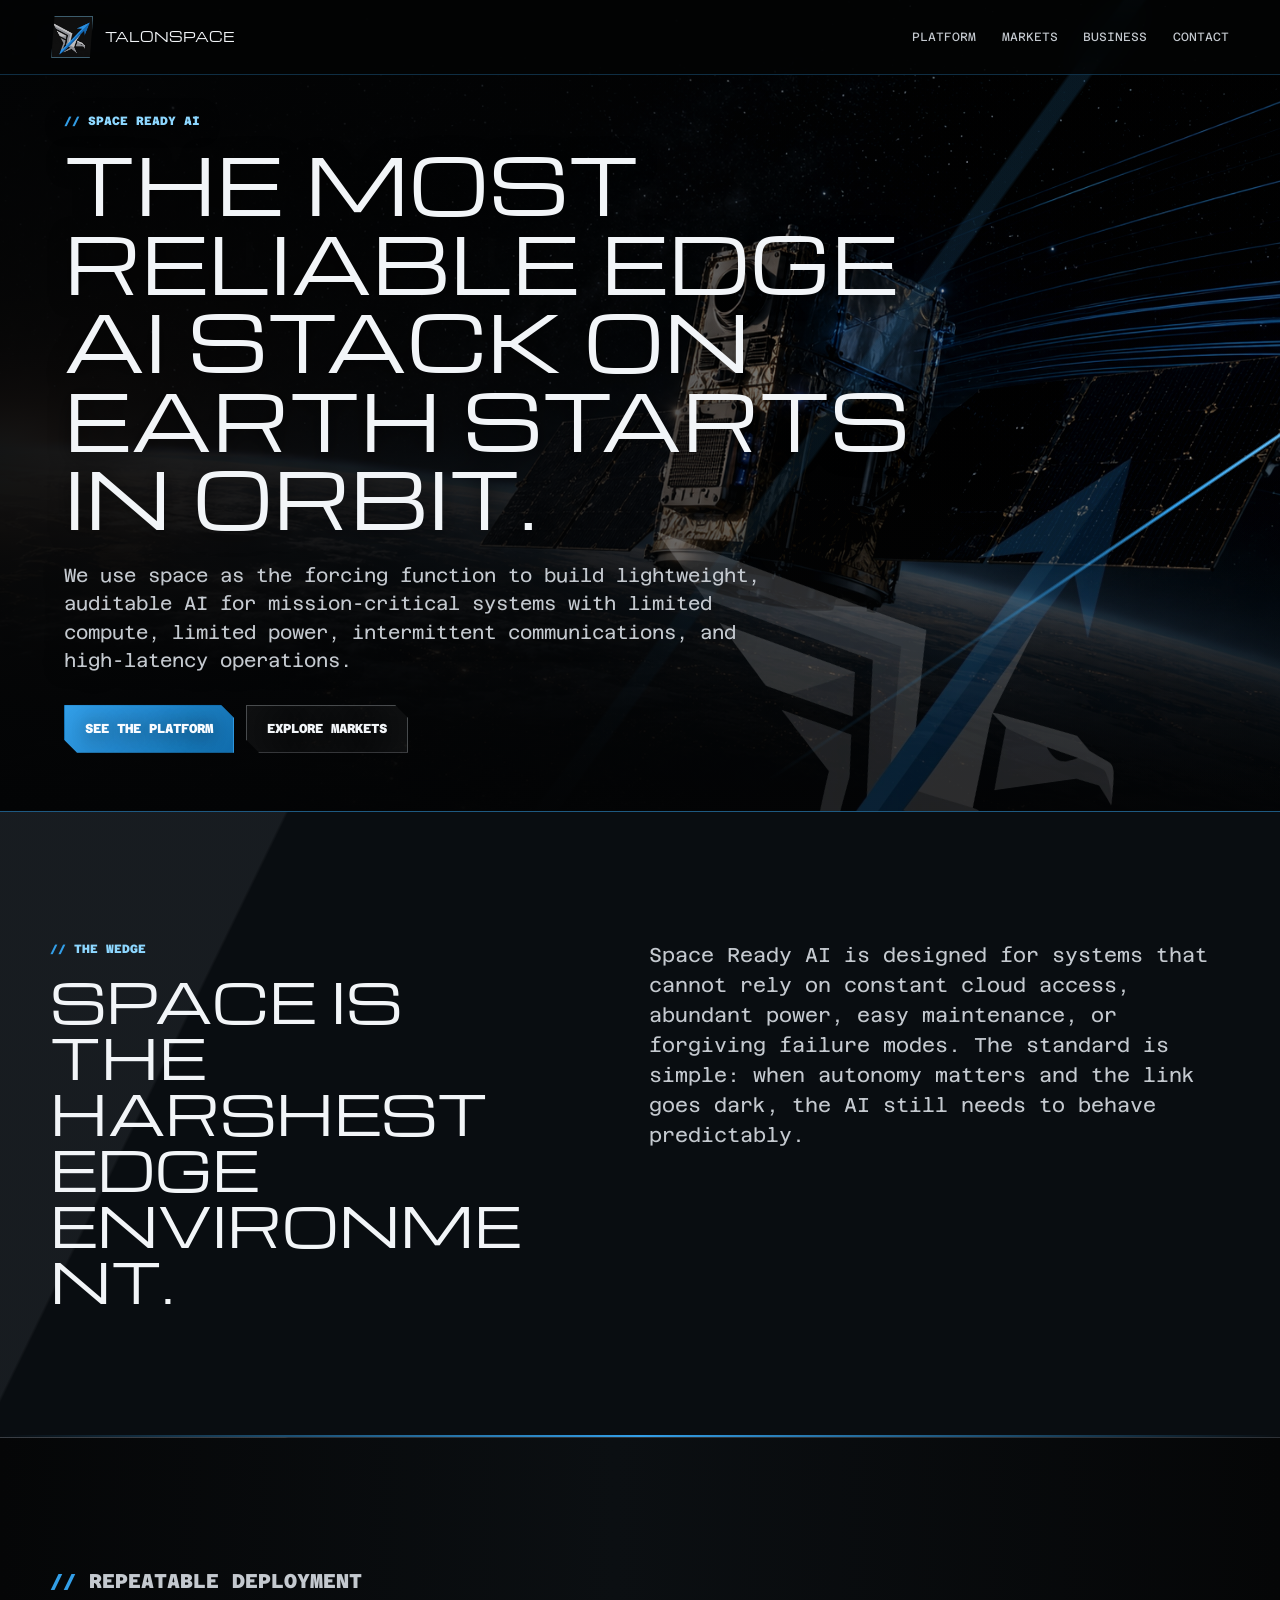
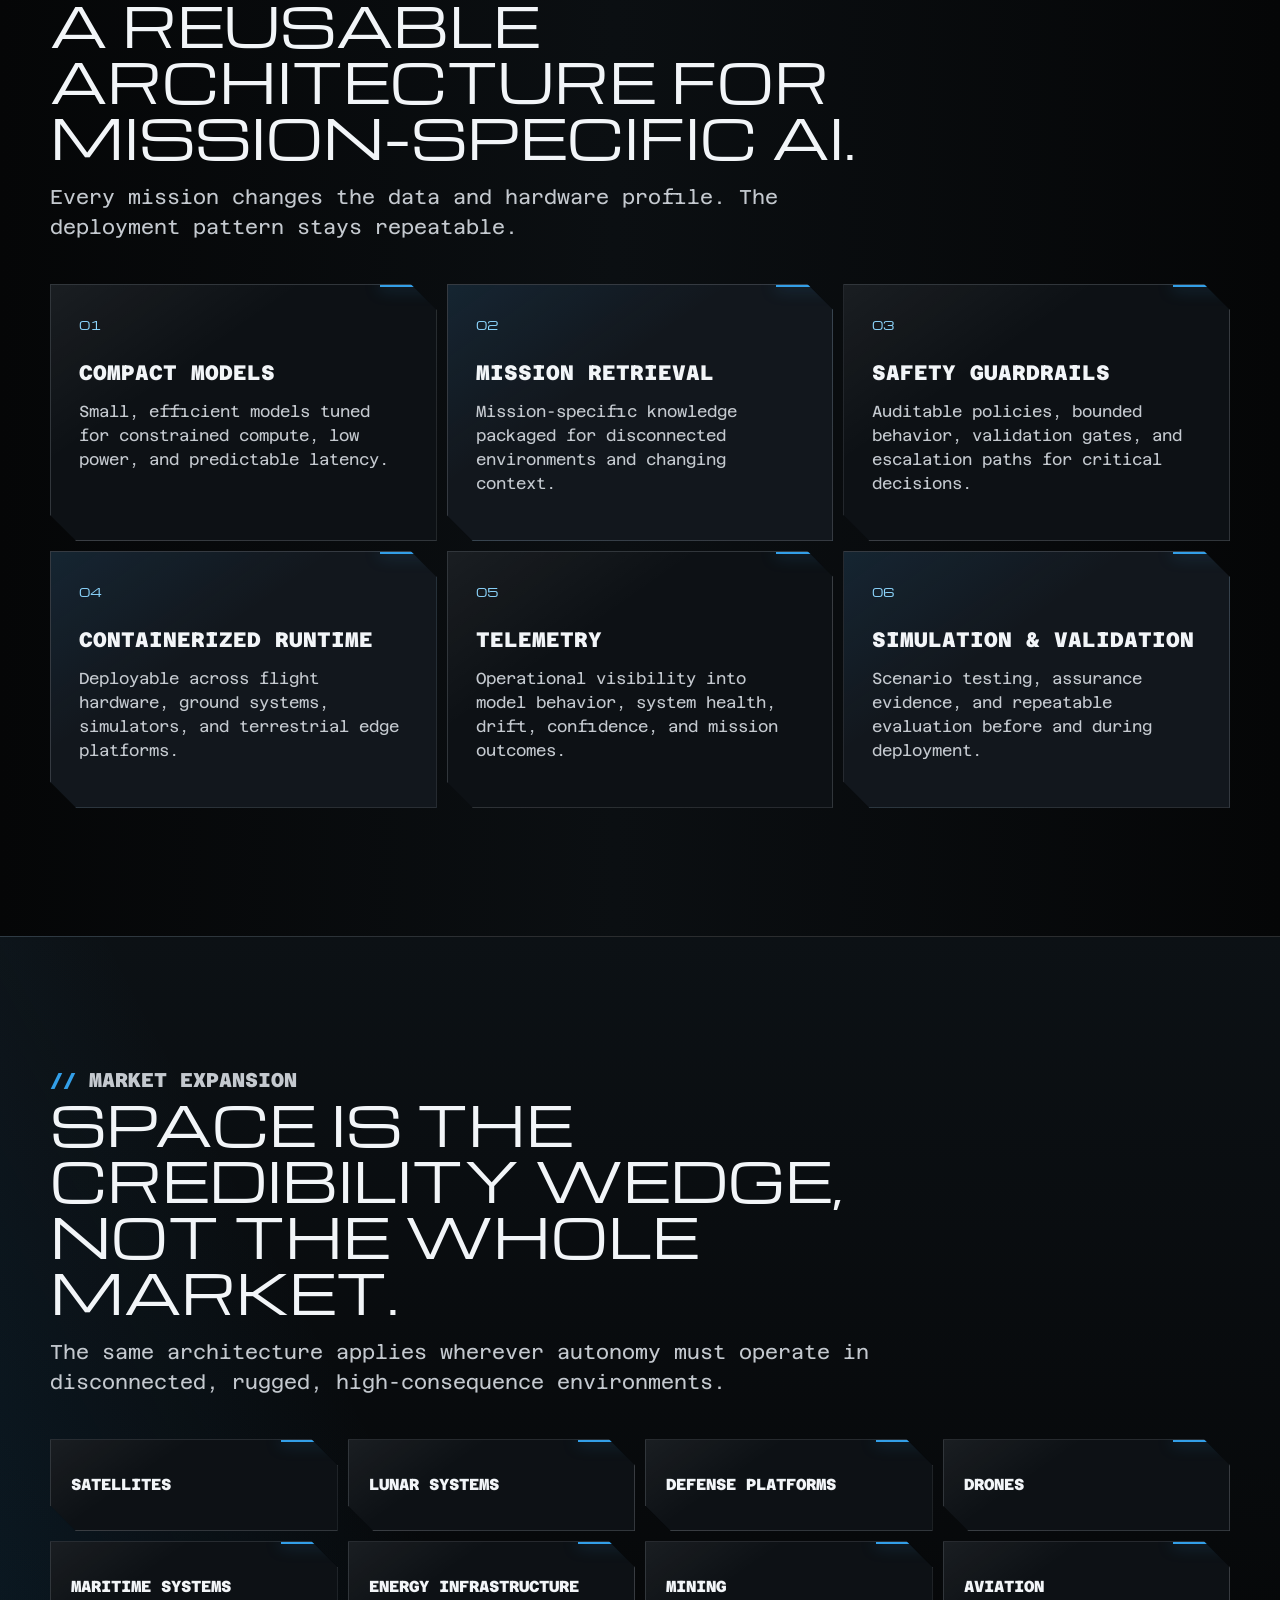
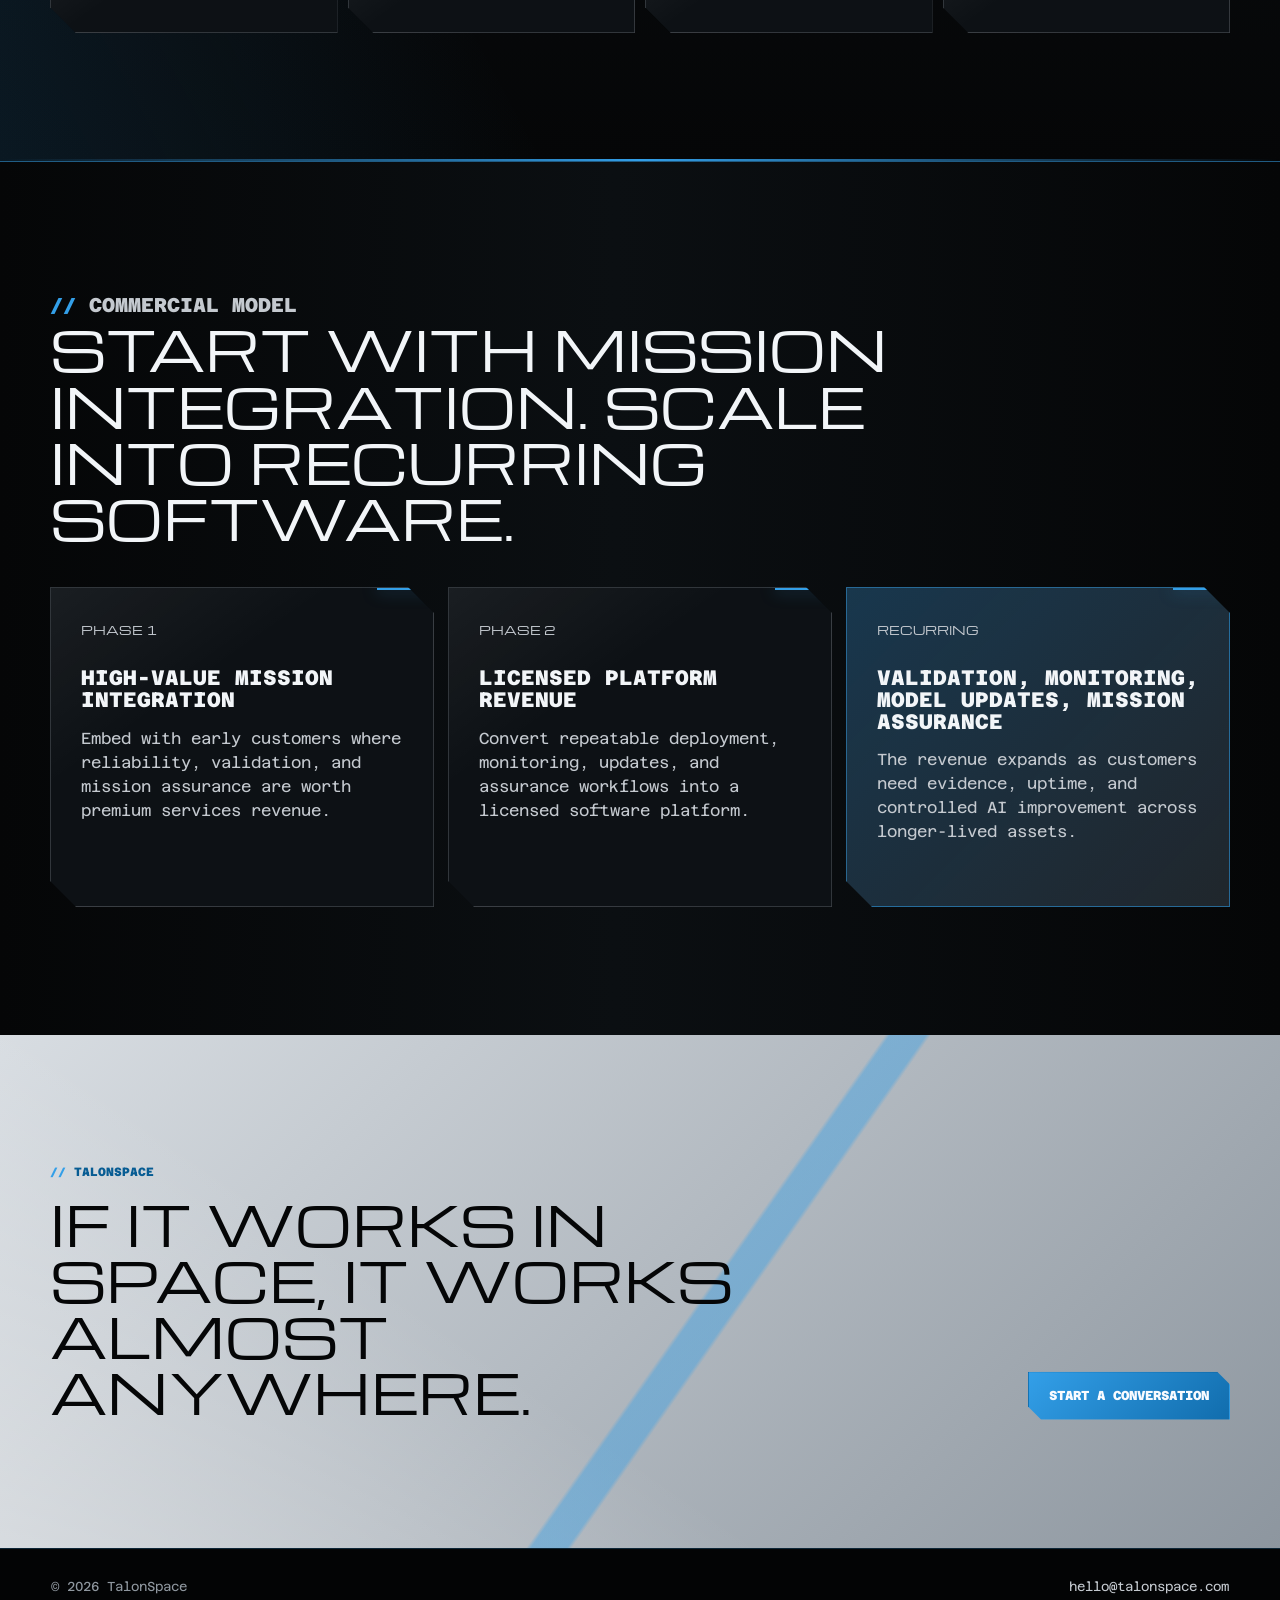
==== index.html @ 8de0ed75 "Initial TalonSpace landing page" ====
<!doctype html>
<html lang="en">
  <head>
    <meta charset="utf-8">
    <meta name="viewport" content="width=device-width, initial-scale=1">
    <title>TalonSpace | Space Ready AI</title>
    <meta
      name="description"
      content="TalonSpace builds Space Ready AI: the reliable edge AI stack designed for space and deployable across disconnected mission-critical environments."
    >
    <meta property="og:title" content="TalonSpace | Space Ready AI">
    <meta
      property="og:description"
      content="We use space as the forcing function to build the most reliable edge AI stack on Earth."
    >
    <meta property="og:type" content="website">
    <meta property="og:image" content="assets/space-ready-ai-hero.png">
    <link rel="preconnect" href="https://fonts.googleapis.com">
    <link rel="preconnect" href="https://fonts.gstatic.com" crossorigin>
    <link
      href="https://fonts.googleapis.com/css2?family=Azeret+Mono:wght@400;500;650;800&family=Michroma&display=swap"
      rel="stylesheet"
    >
    <link rel="stylesheet" href="styles.css">
  </head>
  <body>
    <header class="site-header" aria-label="Site header">
      <a class="brand" href="#top" aria-label="TalonSpace home">
        <img class="brand-mark" src="assets/talonspace-logo.jpeg" alt="">
        <span>TalonSpace</span>
      </a>
      <nav class="nav-links" aria-label="Primary navigation">
        <a href="#platform">Platform</a>
        <a href="#markets">Markets</a>
        <a href="#model">Business</a>
        <a href="mailto:hello@talonspace.com">Contact</a>
      </nav>
    </header>

    <main id="top">
      <section class="hero" aria-labelledby="hero-title">
        <img
          class="hero-image"
          src="assets/space-ready-ai-hero.png"
          alt="A compact satellite carrying resilient edge compute above Earth's horizon."
        >
        <div class="hero-overlay" aria-hidden="true"></div>
        <img class="hero-crest" src="assets/talonspace-logo.jpeg" alt="" aria-hidden="true">
        <div class="launch-vector" aria-hidden="true"></div>
        <div class="hero-content">
          <p class="eyebrow">Space Ready AI</p>
          <h1 id="hero-title">The most reliable edge AI stack on Earth starts in orbit.</h1>
          <p class="hero-copy">
            We use space as the forcing function to build lightweight, auditable AI
            for mission-critical systems with limited compute, limited power,
            intermittent communications, and high-latency operations.
          </p>
          <div class="hero-actions" aria-label="Primary actions">
            <a class="button primary" href="#platform">See the platform</a>
            <a class="button secondary" href="#markets">Explore markets</a>
          </div>
        </div>
      </section>

      <section class="problem-band" aria-label="Mission pressure">
        <div class="section-inner split">
          <div>
            <p class="eyebrow">The Wedge</p>
            <h2>Space is the harshest edge environment.</h2>
          </div>
          <p>
            Space Ready AI is designed for systems that cannot rely on constant
            cloud access, abundant power, easy maintenance, or forgiving failure
            modes. The standard is simple: when autonomy matters and the link
            goes dark, the AI still needs to behave predictably.
          </p>
        </div>
      </section>

      <section class="section-inner" id="platform" aria-labelledby="platform-title">
        <div class="section-heading">
          <p class="eyebrow">Repeatable Deployment</p>
          <h2 id="platform-title">A reusable architecture for mission-specific AI.</h2>
          <p>
            Every mission changes the data and hardware profile. The deployment
            pattern stays repeatable.
          </p>
        </div>

        <div class="platform-grid">
          <article class="capability-card">
            <span class="card-number">01</span>
            <h3>Compact Models</h3>
            <p>Small, efficient models tuned for constrained compute, low power, and predictable latency.</p>
          </article>
          <article class="capability-card">
            <span class="card-number">02</span>
            <h3>Mission Retrieval</h3>
            <p>Mission-specific knowledge packaged for disconnected environments and changing context.</p>
          </article>
          <article class="capability-card">
            <span class="card-number">03</span>
            <h3>Safety Guardrails</h3>
            <p>Auditable policies, bounded behavior, validation gates, and escalation paths for critical decisions.</p>
          </article>
          <article class="capability-card">
            <span class="card-number">04</span>
            <h3>Containerized Runtime</h3>
            <p>Deployable across flight hardware, ground systems, simulators, and terrestrial edge platforms.</p>
          </article>
          <article class="capability-card">
            <span class="card-number">05</span>
            <h3>Telemetry</h3>
            <p>Operational visibility into model behavior, system health, drift, confidence, and mission outcomes.</p>
          </article>
          <article class="capability-card">
            <span class="card-number">06</span>
            <h3>Simulation & Validation</h3>
            <p>Scenario testing, assurance evidence, and repeatable evaluation before and during deployment.</p>
          </article>
        </div>
      </section>

      <section class="markets-band" id="markets" aria-labelledby="markets-title">
        <div class="section-inner">
          <div class="section-heading">
            <p class="eyebrow">Market Expansion</p>
            <h2 id="markets-title">Space is the credibility wedge, not the whole market.</h2>
            <p>
              The same architecture applies wherever autonomy must operate in
              disconnected, rugged, high-consequence environments.
            </p>
          </div>
          <div class="market-list" aria-label="Target markets">
            <span>Satellites</span>
            <span>Lunar Systems</span>
            <span>Defense Platforms</span>
            <span>Drones</span>
            <span>Maritime Systems</span>
            <span>Energy Infrastructure</span>
            <span>Mining</span>
            <span>Aviation</span>
          </div>
        </div>
      </section>

      <section class="section-inner business-section" id="model" aria-labelledby="model-title">
        <div class="section-heading">
          <p class="eyebrow">Commercial Model</p>
          <h2 id="model-title">Start with mission integration. Scale into recurring software.</h2>
        </div>

        <div class="business-layout">
          <article class="stage-panel">
            <p class="stage-label">Phase 1</p>
            <h3>High-value mission integration</h3>
            <p>
              Embed with early customers where reliability, validation, and
              mission assurance are worth premium services revenue.
            </p>
          </article>
          <article class="stage-panel">
            <p class="stage-label">Phase 2</p>
            <h3>Licensed platform revenue</h3>
            <p>
              Convert repeatable deployment, monitoring, updates, and assurance
              workflows into a licensed software platform.
            </p>
          </article>
          <article class="stage-panel emphasis">
            <p class="stage-label">Recurring</p>
            <h3>Validation, monitoring, model updates, mission assurance</h3>
            <p>
              The revenue expands as customers need evidence, uptime, and controlled
              AI improvement across longer-lived assets.
            </p>
          </article>
        </div>
      </section>

      <section class="closing-band" aria-labelledby="closing-title">
        <div class="section-inner closing-content">
          <div>
            <p class="eyebrow">TalonSpace</p>
            <h2 id="closing-title">If it works in space, it works almost anywhere.</h2>
          </div>
          <a class="button primary" href="mailto:hello@talonspace.com">Start a conversation</a>
        </div>
      </section>
    </main>

    <footer class="site-footer">
      <span>&copy; <span id="year">2026</span> TalonSpace</span>
      <a href="mailto:hello@talonspace.com">hello@talonspace.com</a>
    </footer>

    <script src="script.js"></script>
  </body>
</html>
---- styles.css ----
:root {
  color-scheme: dark;
  --white: #f2f5f8;
  --silver: #c4c9cf;
  --ash: #8f979f;
  --dark: #08090a;
  --black: #030405;
  --panel: #0d1115;
  --panel-2: #12171d;
  --line: rgba(196, 201, 207, 0.2);
  --line-hot: rgba(51, 160, 232, 0.52);
  --blue: #339fe8;
  --blue-deep: #116dad;
  --blue-cold: #8dd7ff;
  --max: 1180px;
  --display: "Michroma", "Eurostile", "Bank Gothic", sans-serif;
  --mono: "Azeret Mono", "IBM Plex Mono", monospace;
}

* {
  box-sizing: border-box;
}

html {
  scroll-behavior: smooth;
}

body {
  margin: 0;
  background:
    radial-gradient(circle at 76% 8%, rgba(51, 159, 232, 0.18), transparent 28rem),
    linear-gradient(135deg, rgba(255, 255, 255, 0.04) 0 1px, transparent 1px 38px),
    linear-gradient(90deg, #050607, #0b0f12 48%, #050607);
  color: var(--white);
  font-family: var(--mono);
  line-height: 1.5;
}

body::before {
  content: "";
  position: fixed;
  inset: 0;
  pointer-events: none;
  z-index: -1;
  background:
    linear-gradient(105deg, transparent 0 18%, rgba(51, 159, 232, 0.08) 18.2% 18.8%, transparent 19% 100%),
    repeating-linear-gradient(0deg, rgba(255, 255, 255, 0.025) 0 1px, transparent 1px 7px);
  mix-blend-mode: screen;
}

@media (prefers-reduced-motion: no-preference) {
  body {
    animation: boot-fade 700ms ease-out both;
  }

  .hero-content > *,
  .platform-grid,
  .market-list,
  .business-layout {
    animation: rise-in 720ms cubic-bezier(0.2, 0.9, 0.18, 1) both;
  }

  .hero-content > :nth-child(1) {
    animation-delay: 80ms;
  }

  .hero-content > :nth-child(2) {
    animation-delay: 170ms;
  }

  .hero-content > :nth-child(3) {
    animation-delay: 260ms;
  }

  .hero-content > :nth-child(4) {
    animation-delay: 350ms;
  }

  .launch-vector {
    animation: vector-sweep 1200ms cubic-bezier(0.17, 0.84, 0.28, 1) 280ms both;
  }
}

@keyframes boot-fade {
  from {
    opacity: 0;
  }
}

@keyframes rise-in {
  from {
    opacity: 0;
    transform: translateY(18px);
  }
}

@keyframes vector-sweep {
  from {
    opacity: 0;
    transform: translateX(-14vw) rotate(-34deg) scaleX(0.28);
  }
}

a {
  color: inherit;
}

.site-header {
  position: fixed;
  z-index: 10;
  top: 0;
  left: 0;
  right: 0;
  display: flex;
  align-items: center;
  justify-content: space-between;
  gap: 24px;
  padding: 16px clamp(18px, 4vw, 54px);
  background: rgba(3, 4, 5, 0.76);
  border-bottom: 1px solid rgba(51, 159, 232, 0.28);
  backdrop-filter: blur(18px);
}

.brand {
  display: inline-flex;
  align-items: center;
  gap: 12px;
  color: var(--white);
  font-family: var(--display);
  font-size: 13px;
  text-decoration: none;
  text-transform: uppercase;
}

.brand-mark {
  width: 42px;
  height: 42px;
  object-fit: cover;
  clip-path: polygon(8% 0, 100% 0, 92% 100%, 0 100%);
  border: 1px solid rgba(141, 215, 255, 0.42);
  box-shadow: 0 0 24px rgba(51, 159, 232, 0.3);
}

.nav-links {
  display: flex;
  align-items: center;
  gap: clamp(14px, 2vw, 28px);
  color: var(--silver);
  font-size: 12px;
  text-transform: uppercase;
}

.nav-links a {
  position: relative;
  text-decoration: none;
}

.nav-links a::after {
  content: "";
  position: absolute;
  left: 0;
  right: 100%;
  bottom: -7px;
  height: 2px;
  background: var(--blue);
  transition: right 180ms ease;
}

.nav-links a:hover {
  color: var(--white);
}

.nav-links a:hover::after {
  right: 0;
}

.hero {
  position: relative;
  min-height: 88svh;
  display: grid;
  align-items: center;
  overflow: hidden;
  padding: 112px clamp(18px, 5vw, 72px) 58px;
  isolation: isolate;
}

.hero-image,
.hero-overlay,
.hero-crest,
.launch-vector {
  position: absolute;
}

.hero-image,
.hero-overlay {
  inset: 0;
  width: 100%;
  height: 100%;
}

.hero-image {
  z-index: -4;
  object-fit: cover;
  object-position: 67% center;
  filter: saturate(0.84) contrast(1.08) brightness(0.86);
}

.hero-overlay {
  z-index: -3;
  background:
    linear-gradient(90deg, rgba(3, 4, 5, 0.92) 0%, rgba(3, 4, 5, 0.76) 42%, rgba(3, 4, 5, 0.18) 76%),
    linear-gradient(0deg, rgba(3, 4, 5, 0.94) 0%, rgba(3, 4, 5, 0.02) 42%),
    linear-gradient(126deg, transparent 0 60%, rgba(51, 159, 232, 0.18) 60.2% 61.2%, transparent 61.4% 100%);
}

.hero-crest {
  z-index: -2;
  right: clamp(22px, 4vw, 72px);
  bottom: clamp(-140px, -10vw, -76px);
  width: min(46vw, 620px);
  opacity: 0.2;
  transform: rotate(-8deg);
  mix-blend-mode: screen;
  filter: grayscale(0.1) contrast(1.22);
}

.launch-vector {
  z-index: -1;
  right: -8vw;
  top: 44%;
  width: 58vw;
  height: 18px;
  transform: rotate(-34deg);
  transform-origin: right center;
  background: linear-gradient(90deg, transparent, rgba(51, 159, 232, 0.18), var(--blue), var(--blue-cold));
  box-shadow: 0 0 32px rgba(51, 159, 232, 0.65);
  clip-path: polygon(0 42%, 88% 42%, 88% 0, 100% 50%, 88% 100%, 88% 58%, 0 58%);
}

.hero-content {
  position: relative;
  z-index: 2;
  width: 100%;
  min-width: 0;
  max-width: min(850px, calc(100vw - 36px));
  text-shadow: 0 2px 20px rgba(0, 0, 0, 0.7);
}

.eyebrow {
  margin: 0 0 14px;
  color: var(--blue-cold);
  font-family: var(--mono);
  font-size: 12px;
  font-weight: 800;
  letter-spacing: 0;
  text-transform: uppercase;
}

.eyebrow::before {
  content: "// ";
  color: var(--blue);
}

h1,
h2,
h3,
p {
  overflow-wrap: break-word;
}

h1,
h2,
h3 {
  margin: 0;
  line-height: 1.04;
}

h1,
h2 {
  font-family: var(--display);
  font-weight: 400;
  text-transform: uppercase;
}

h1 {
  max-width: min(850px, calc(100vw - 36px));
  font-size: clamp(37px, 5.9vw, 76px);
}

h2 {
  font-size: clamp(30px, 4.4vw, 54px);
}

h3 {
  font-family: var(--mono);
  font-size: 21px;
  font-weight: 800;
  text-transform: uppercase;
}

.hero-copy {
  max-width: 730px;
  margin: 24px 0 0;
  color: var(--silver);
  font-size: clamp(16px, 1.5vw, 19px);
}

.hero-actions {
  display: flex;
  flex-wrap: wrap;
  gap: 12px;
  margin-top: 30px;
}

.button {
  display: inline-flex;
  align-items: center;
  justify-content: center;
  min-height: 48px;
  padding: 13px 20px;
  border: 1px solid transparent;
  clip-path: polygon(0 0, calc(100% - 13px) 0, 100% 13px, 100% 100%, 13px 100%, 0 calc(100% - 13px));
  font-size: 13px;
  font-weight: 800;
  text-decoration: none;
  text-transform: uppercase;
  transition:
    transform 160ms ease,
    box-shadow 160ms ease,
    background 160ms ease;
}

.button:hover {
  transform: translateY(-2px);
}

.button.primary {
  background: linear-gradient(135deg, var(--blue), var(--blue-deep));
  color: #f8fbff;
  box-shadow: 0 0 28px rgba(51, 159, 232, 0.34);
}

.button.secondary {
  border-color: rgba(196, 201, 207, 0.32);
  background: rgba(196, 201, 207, 0.06);
  color: var(--white);
}

.section-inner {
  width: min(var(--max), calc(100% - 36px));
  margin: 0 auto;
  padding: clamp(76px, 10vw, 132px) 0;
}

.problem-band {
  position: relative;
  background:
    linear-gradient(116deg, rgba(196, 201, 207, 0.08) 0 18%, transparent 18.2% 100%),
    #090d11;
  border-top: 1px solid var(--line-hot);
  border-bottom: 1px solid var(--line);
}

.problem-band::after,
.markets-band::after {
  content: "";
  position: absolute;
  inset: auto 0 0;
  height: 2px;
  background: linear-gradient(90deg, transparent, var(--blue), transparent);
}

.split {
  display: grid;
  grid-template-columns: minmax(0, 0.88fr) minmax(280px, 1fr);
  gap: clamp(30px, 7vw, 88px);
  align-items: start;
}

.split p:last-child,
.section-heading p {
  margin: 0;
  color: var(--silver);
  font-size: clamp(16px, 1.8vw, 20px);
}

.section-heading {
  max-width: 840px;
  margin-bottom: 42px;
}

.section-heading p:last-child {
  margin-top: 18px;
}

.platform-grid {
  display: grid;
  grid-template-columns: repeat(3, minmax(0, 1fr));
  gap: 10px;
}

.capability-card,
.stage-panel,
.market-list span {
  position: relative;
  border: 1px solid var(--line);
  background:
    linear-gradient(145deg, rgba(255, 255, 255, 0.055), transparent 34%),
    var(--panel);
  clip-path: polygon(0 0, calc(100% - 26px) 0, 100% 26px, 100% 100%, 26px 100%, 0 calc(100% - 26px));
}

.capability-card::before,
.stage-panel::before,
.market-list span::before {
  content: "";
  position: absolute;
  top: 0;
  right: 0;
  width: 56px;
  height: 2px;
  background: var(--blue);
  box-shadow: 0 0 16px rgba(51, 159, 232, 0.7);
}

.capability-card {
  min-height: 252px;
  padding: 28px;
}

.capability-card:nth-child(even) {
  background:
    linear-gradient(145deg, rgba(51, 159, 232, 0.1), transparent 38%),
    var(--panel-2);
}

.card-number,
.stage-label {
  display: inline-block;
  margin: 0 0 28px;
  color: var(--blue-cold);
  font-family: var(--display);
  font-size: 12px;
}

.capability-card p,
.stage-panel p {
  color: var(--silver);
}

.markets-band {
  position: relative;
  background:
    linear-gradient(62deg, rgba(51, 159, 232, 0.12), transparent 32%),
    linear-gradient(180deg, #0c1115 0%, #050607 100%);
  border-top: 1px solid var(--line);
  border-bottom: 1px solid var(--line-hot);
}

.market-list {
  display: grid;
  grid-template-columns: repeat(4, minmax(0, 1fr));
  gap: 10px;
}

.market-list span {
  min-height: 92px;
  display: flex;
  align-items: center;
  padding: 20px;
  color: var(--white);
  font-weight: 800;
  text-transform: uppercase;
}

.business-layout {
  display: grid;
  grid-template-columns: repeat(3, minmax(0, 1fr));
  gap: 14px;
}

.stage-panel {
  min-height: 320px;
  padding: 30px;
}

.stage-panel.emphasis {
  background:
    linear-gradient(135deg, rgba(51, 159, 232, 0.24), rgba(196, 201, 207, 0.09)),
    #10161c;
  border-color: var(--line-hot);
}

.stage-label {
  text-transform: uppercase;
}

.closing-band {
  position: relative;
  overflow: hidden;
  background: linear-gradient(135deg, #d8dde2, #8d969f);
  color: #050607;
}

.closing-band::before {
  content: "";
  position: absolute;
  inset: 0;
  background:
    linear-gradient(125deg, transparent 0 54%, rgba(51, 159, 232, 0.42) 54.3% 56.5%, transparent 56.8% 100%),
    linear-gradient(35deg, rgba(255, 255, 255, 0.34), transparent 38%);
}

.closing-content {
  position: relative;
  display: flex;
  align-items: end;
  justify-content: space-between;
  gap: 32px;
}

.closing-content h2 {
  max-width: 820px;
}

.closing-band .eyebrow {
  color: #075c93;
}

.site-footer {
  display: flex;
  justify-content: space-between;
  gap: 18px;
  padding: 28px clamp(18px, 4vw, 54px);
  color: var(--ash);
  background: var(--black);
  border-top: 1px solid rgba(51, 159, 232, 0.22);
  font-size: 13px;
}

.site-footer a {
  color: var(--silver);
  text-decoration: none;
}

@media (max-width: 880px) {
  .site-header {
    position: absolute;
  }

  .nav-links {
    display: none;
  }

  .hero {
    min-height: 90svh;
    padding-top: 104px;
  }

  .hero-image {
    object-position: 72% center;
  }

  .hero-overlay {
    background:
      linear-gradient(90deg, rgba(3, 4, 5, 0.93) 0%, rgba(3, 4, 5, 0.78) 62%, rgba(3, 4, 5, 0.28) 100%),
      linear-gradient(0deg, rgba(3, 4, 5, 0.96) 0%, rgba(3, 4, 5, 0) 42%);
  }

  .hero-crest {
    width: 58vw;
    right: 24px;
    opacity: 0.14;
  }

  .launch-vector {
    width: 86vw;
    opacity: 0.72;
  }

  .split,
  .business-layout,
  .closing-content {
    grid-template-columns: 1fr;
  }

  .split,
  .closing-content {
    display: block;
  }

  .platform-grid,
  .market-list {
    grid-template-columns: repeat(2, minmax(0, 1fr));
  }

  .closing-content .button {
    margin-top: 28px;
  }
}

@media (max-width: 560px) {
  .hero {
    padding-left: 18px;
    padding-right: 18px;
  }

  .hero-content,
  h1,
  .hero-copy,
  .hero-actions {
    max-width: min(100%, 354px);
  }

  h1 {
    font-size: 24px;
    line-height: 1.16;
  }

  .hero-copy {
    font-size: 14px;
    line-height: 1.52;
  }

  .hero-actions,
  .button {
    width: 100%;
  }

  .platform-grid,
  .market-list,
  .business-layout {
    grid-template-columns: 1fr;
  }

  .capability-card,
  .stage-panel {
    min-height: auto;
  }

  .site-footer {
    flex-direction: column;
  }
}
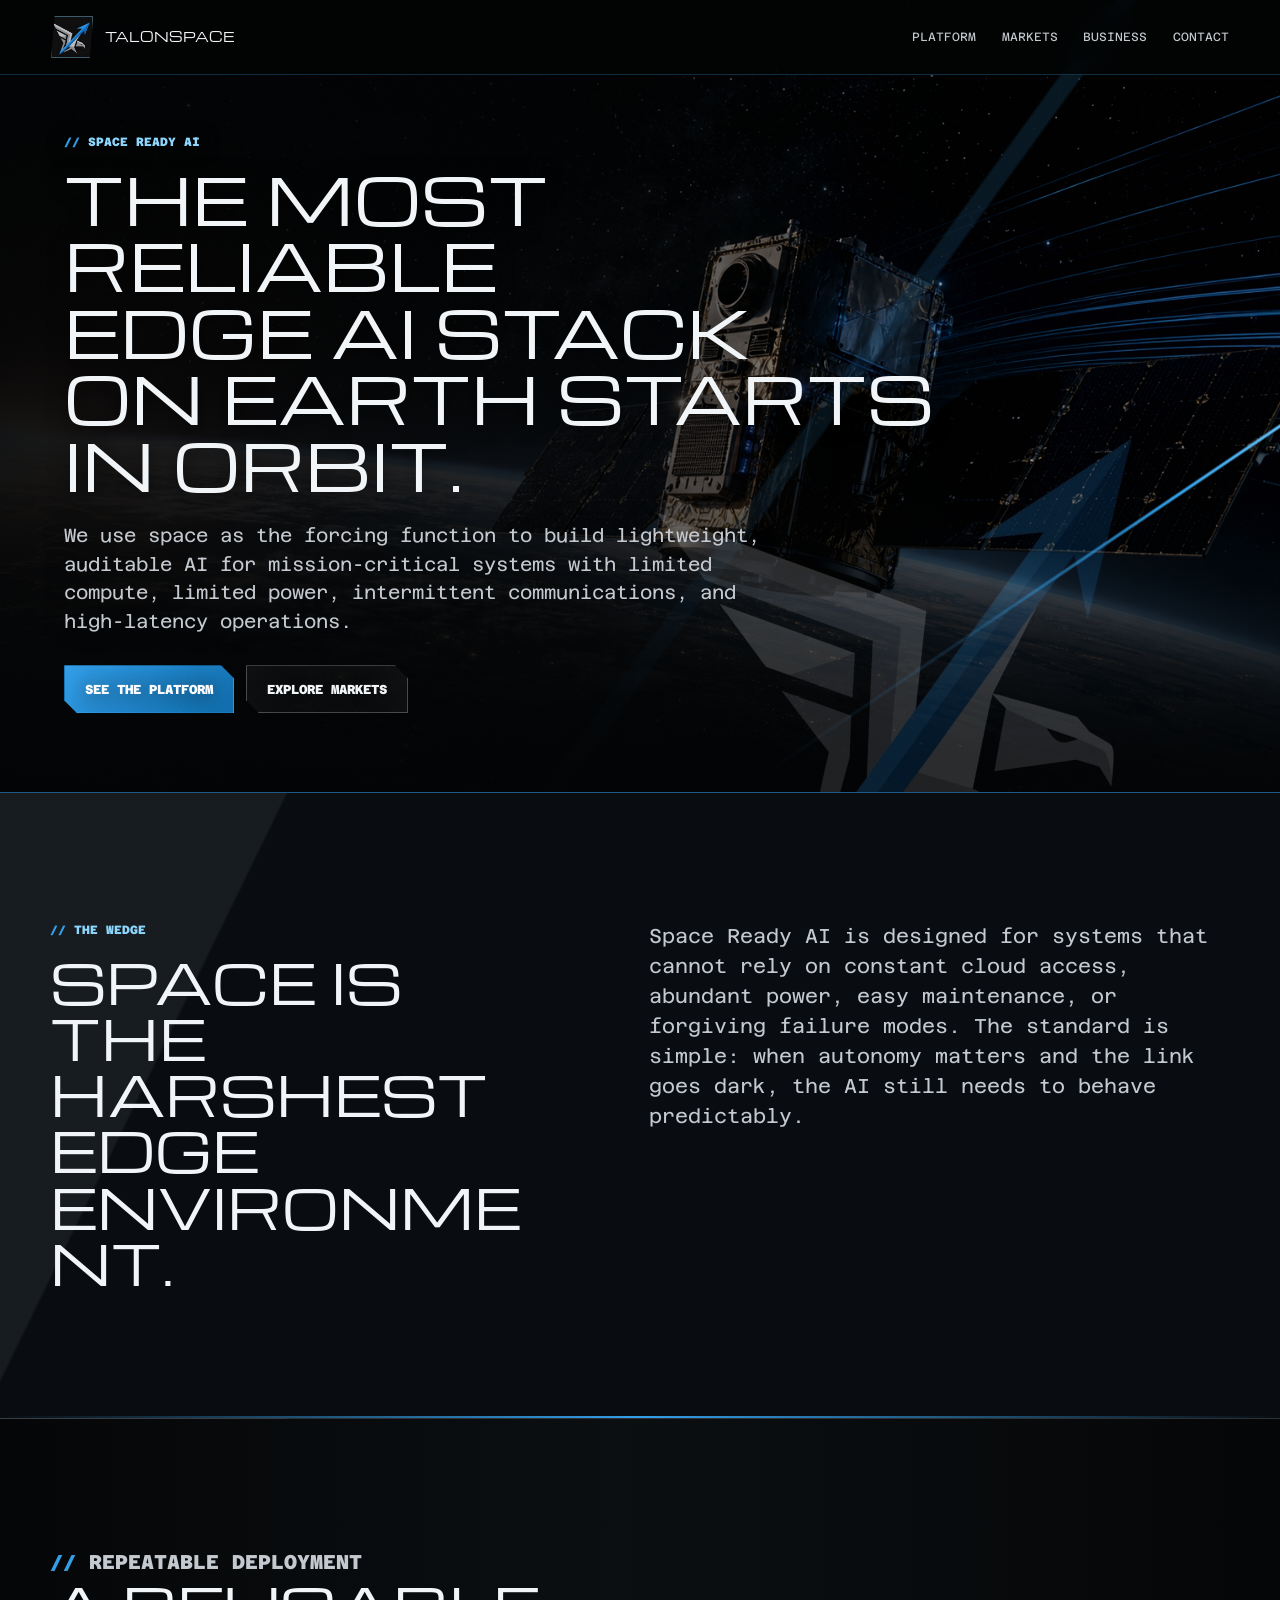
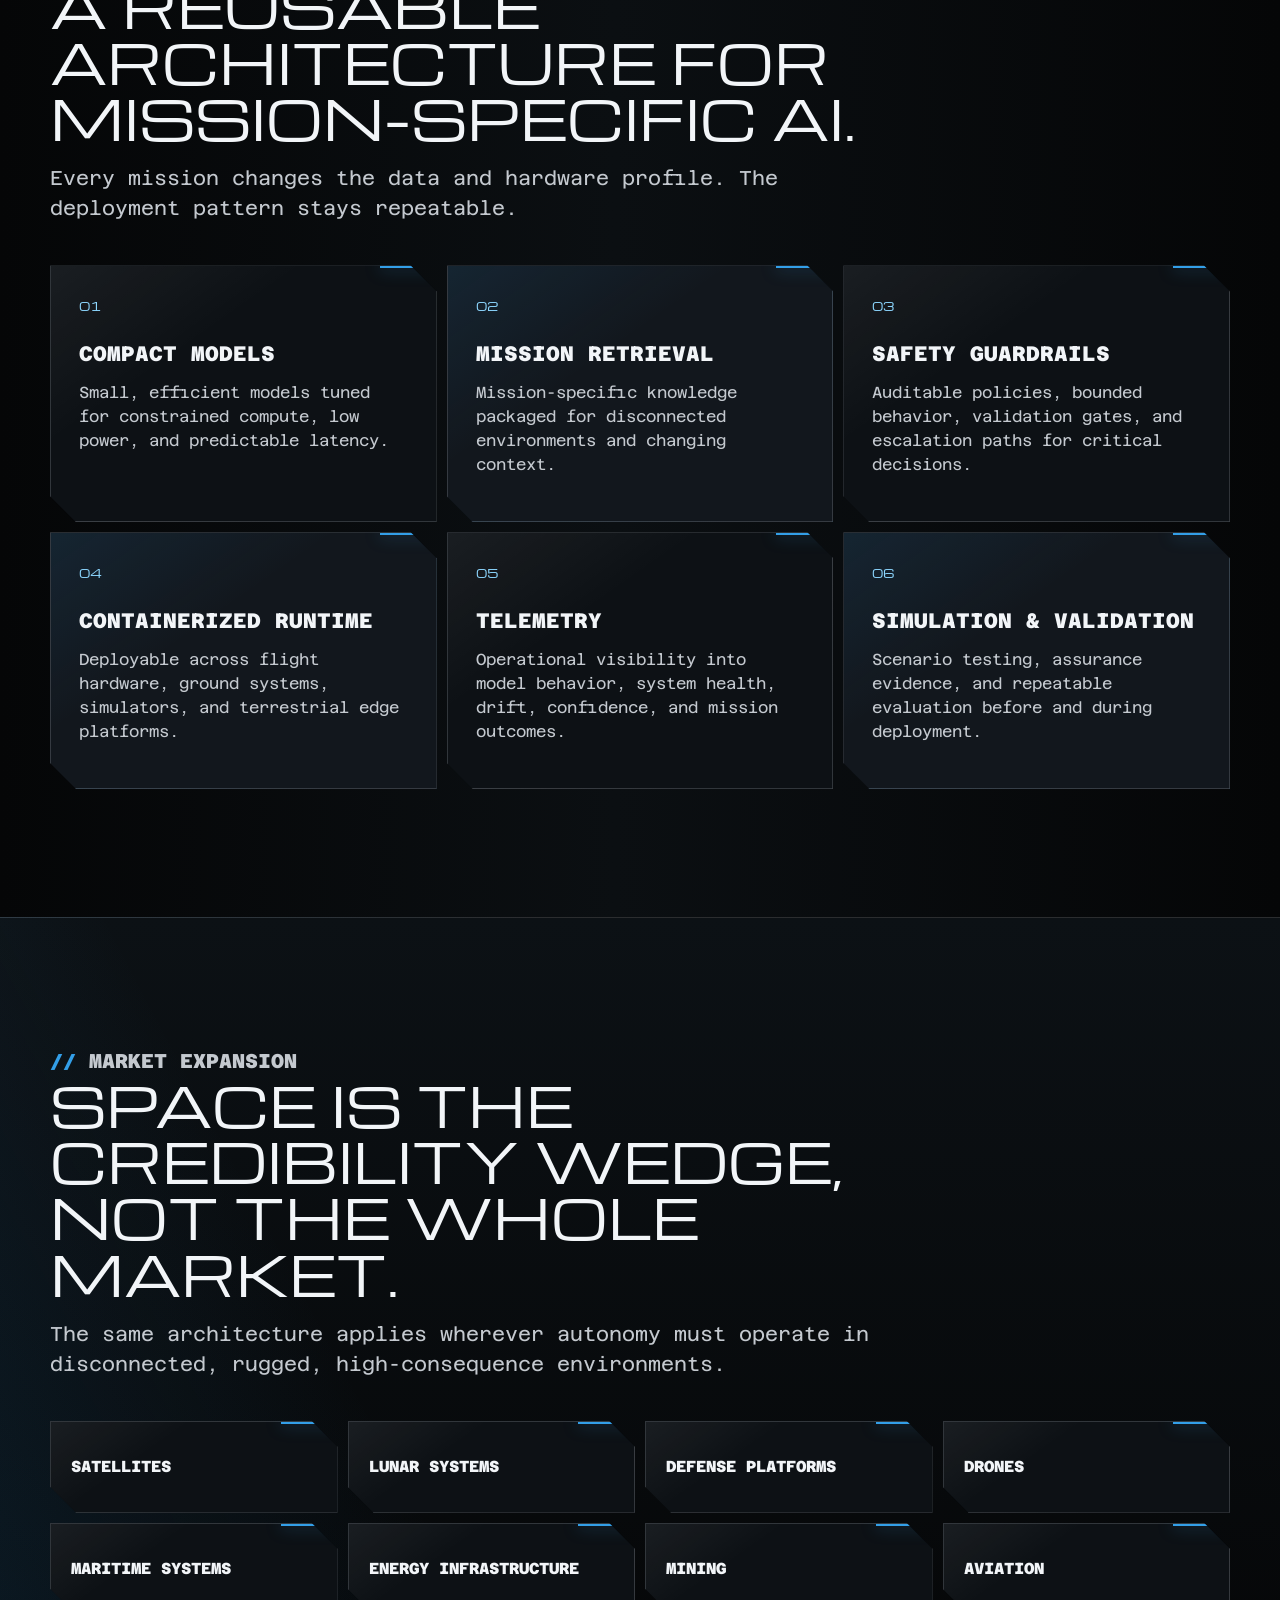
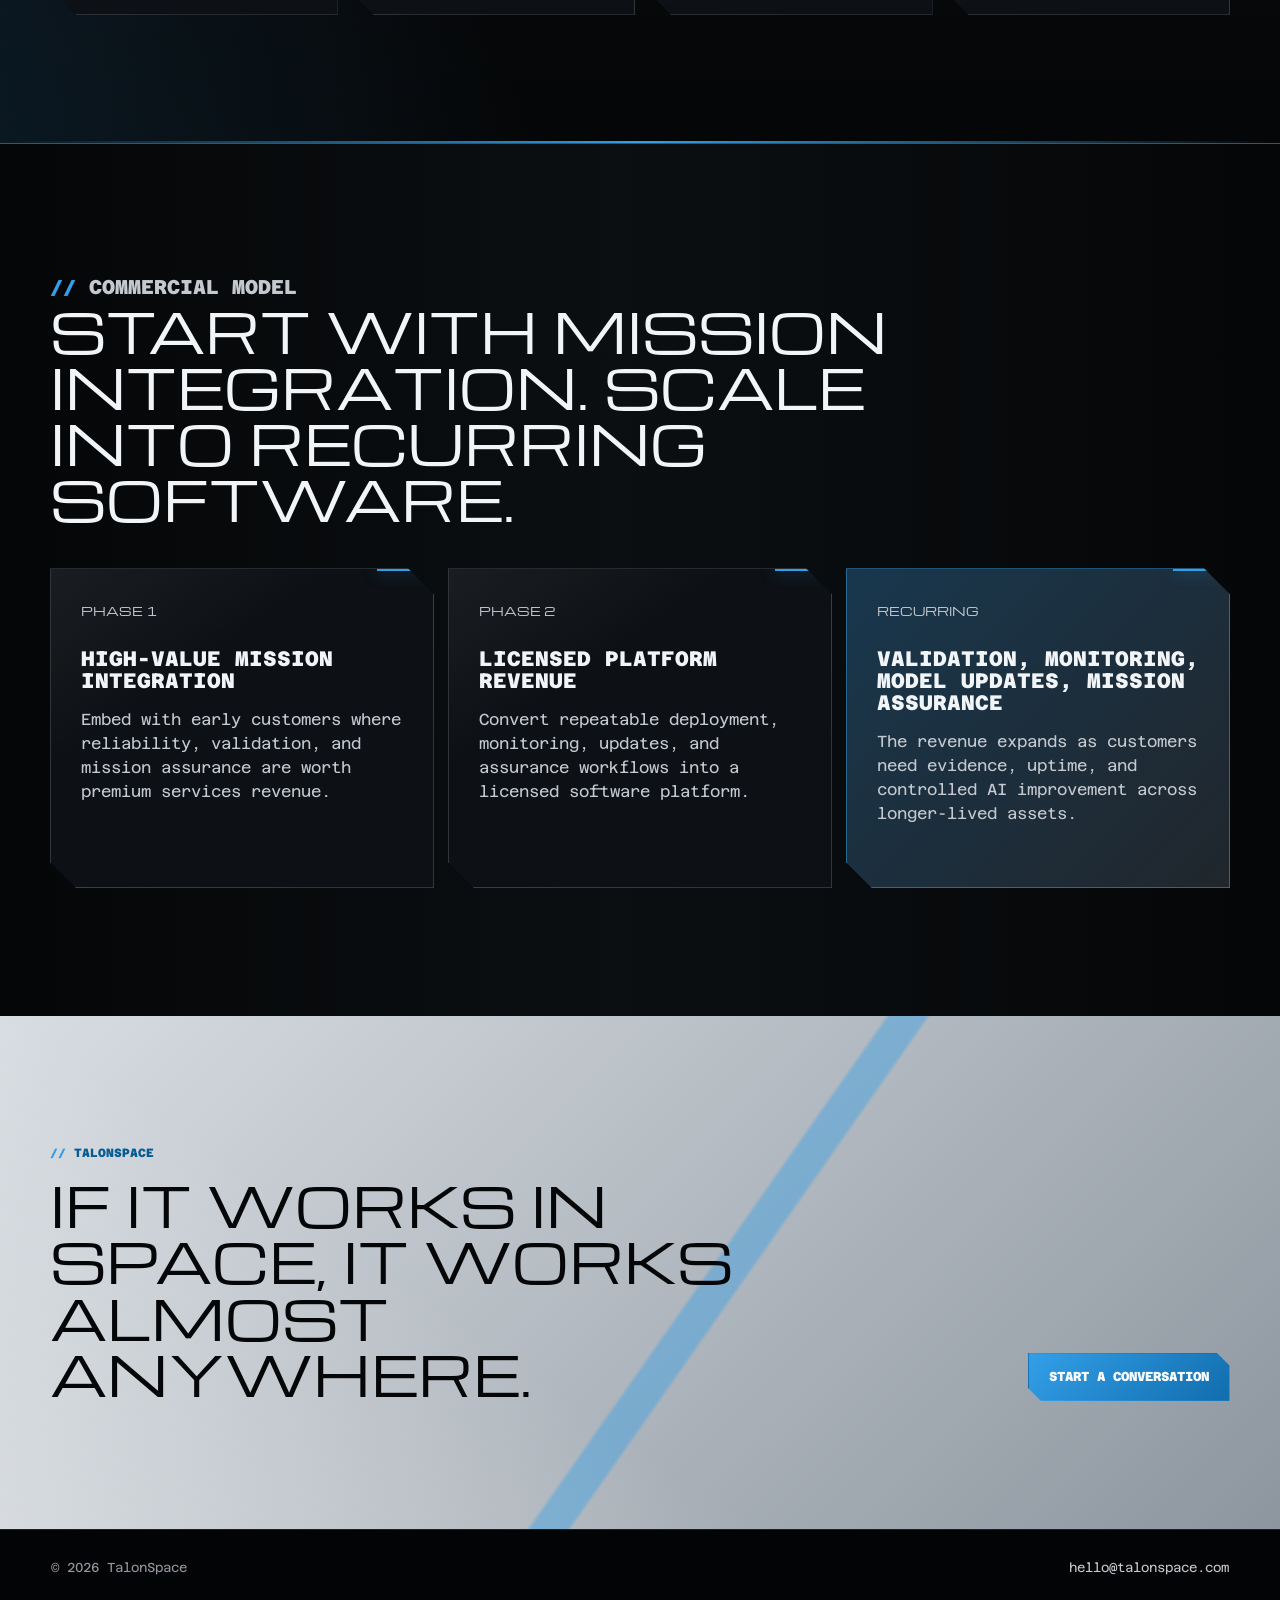
==== commit 81b86ddf: "Fix responsive text overflow" ====
--- a/index.html
+++ b/index.html
@@ -49,7 +49,12 @@
         <div class="launch-vector" aria-hidden="true"></div>
         <div class="hero-content">
           <p class="eyebrow">Space Ready AI</p>
-          <h1 id="hero-title">The most reliable edge AI stack on Earth starts in orbit.</h1>
+          <h1 id="hero-title">
+            <span>The most reliable</span>
+            <span>edge AI stack</span>
+            <span>on Earth starts</span>
+            <span>in orbit.</span>
+          </h1>
           <p class="hero-copy">
             We use space as the forcing function to build lightweight, auditable AI
             for mission-critical systems with limited compute, limited power,
--- a/styles.css
+++ b/styles.css
@@ -23,6 +23,7 @@
 
 html {
   scroll-behavior: smooth;
+  overflow-x: clip;
 }
 
 body {
@@ -34,6 +35,7 @@
   color: var(--white);
   font-family: var(--mono);
   line-height: 1.5;
+  overflow-x: clip;
 }
 
 body::before {
@@ -242,7 +244,7 @@
   z-index: 2;
   width: 100%;
   min-width: 0;
-  max-width: min(850px, calc(100vw - 36px));
+  max-width: min(920px, calc(100vw - 36px));
   text-shadow: 0 2px 20px rgba(0, 0, 0, 0.7);
 }
 
@@ -266,6 +268,7 @@
 h3,
 p {
   overflow-wrap: break-word;
+  max-width: 100%;
 }
 
 h1,
@@ -283,8 +286,14 @@
 }
 
 h1 {
-  max-width: min(850px, calc(100vw - 36px));
-  font-size: clamp(37px, 5.9vw, 76px);
+  max-width: min(920px, calc(100vw - 36px));
+  font-size: clamp(34px, 5vw, 64px);
+  text-wrap: balance;
+}
+
+h1 span {
+  display: block;
+  max-width: 100%;
 }
 
 h2 {
@@ -303,6 +312,7 @@
   margin: 24px 0 0;
   color: var(--silver);
   font-size: clamp(16px, 1.5vw, 19px);
+  text-wrap: pretty;
 }
 
 .hero-actions {
@@ -557,6 +567,15 @@
     padding-top: 104px;
   }
 
+  .hero-content {
+    max-width: min(100%, 560px);
+  }
+
+  h1 {
+    max-width: min(100%, 560px);
+    font-size: clamp(26px, 6.5vw, 38px);
+  }
+
   .hero-image {
     object-position: 72% center;
   }
@@ -609,15 +628,16 @@
   h1,
   .hero-copy,
   .hero-actions {
-    max-width: min(100%, 354px);
+    max-width: min(100%, 330px);
   }
 
   h1 {
-    font-size: 24px;
-    line-height: 1.16;
+    font-size: clamp(20px, 5.7vw, 23px);
+    line-height: 1.18;
   }
 
   .hero-copy {
+    max-width: min(100%, 42ch);
     font-size: 14px;
     line-height: 1.52;
   }
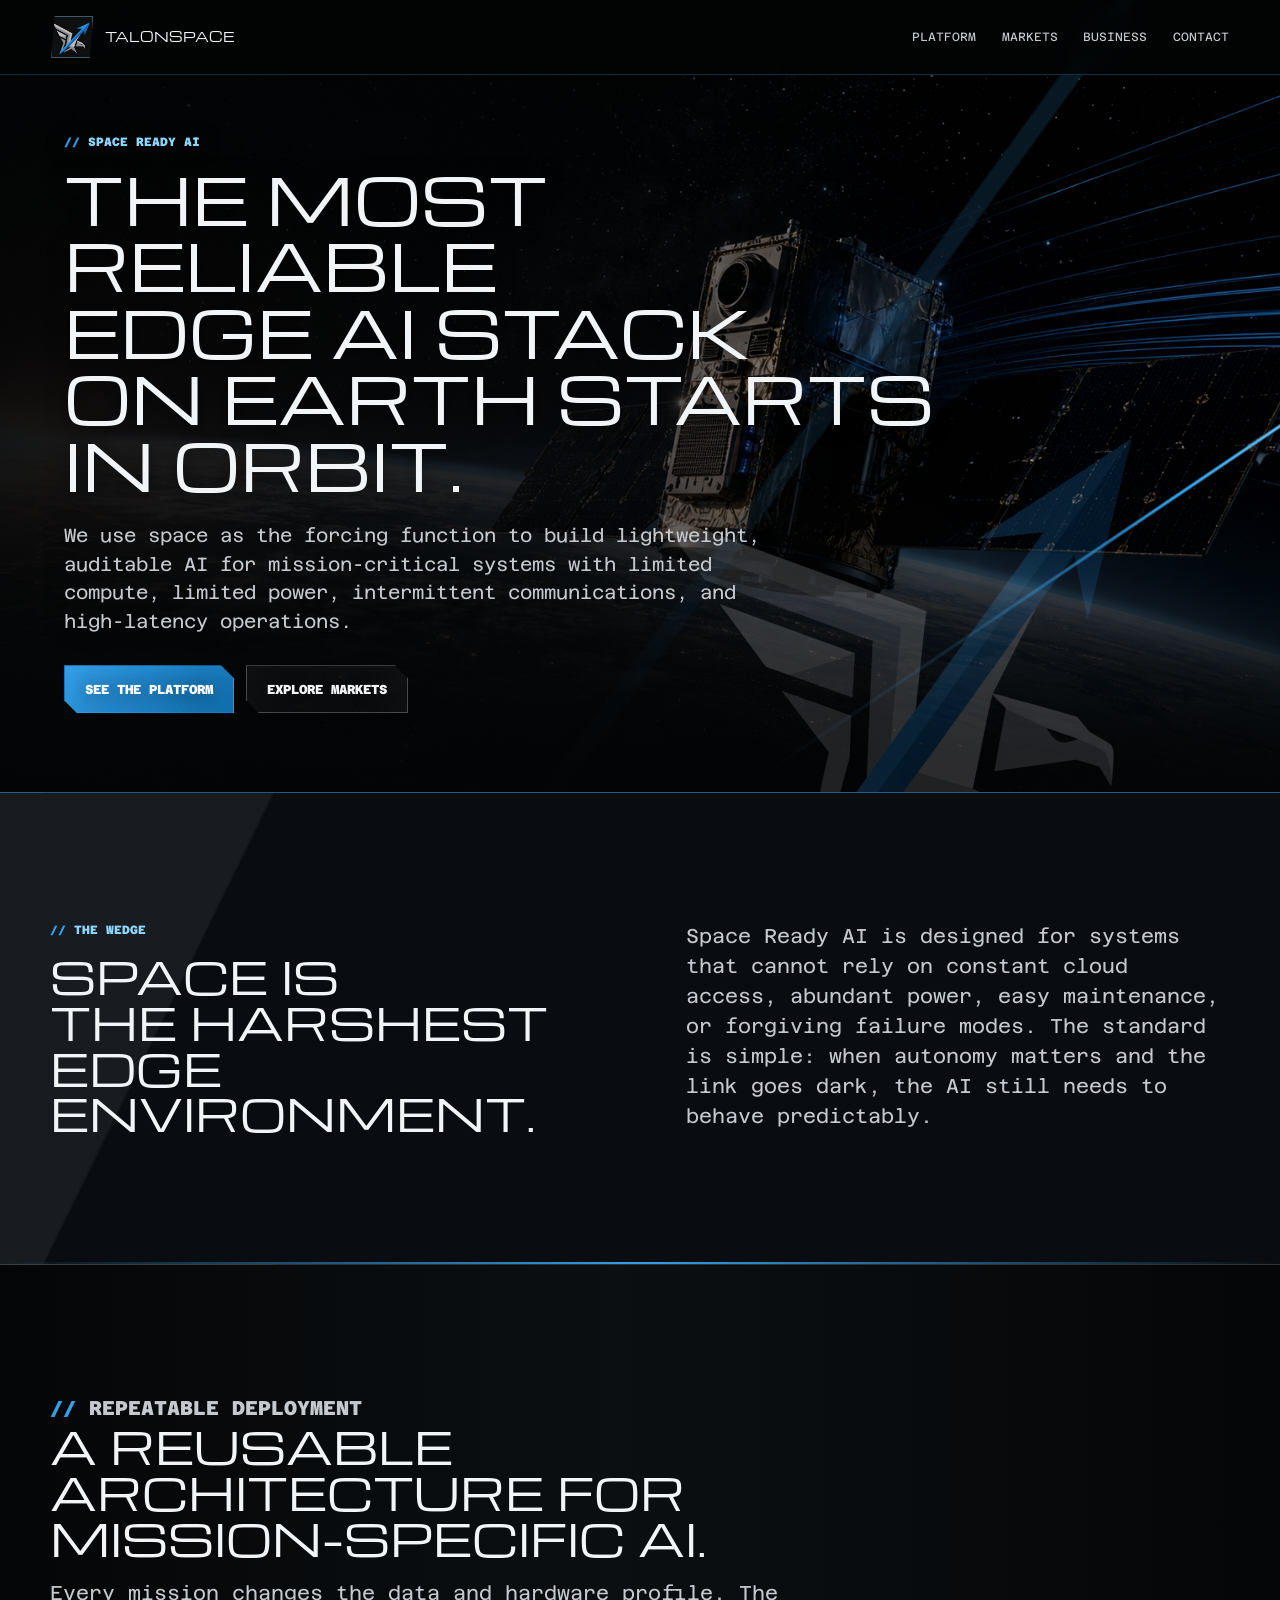
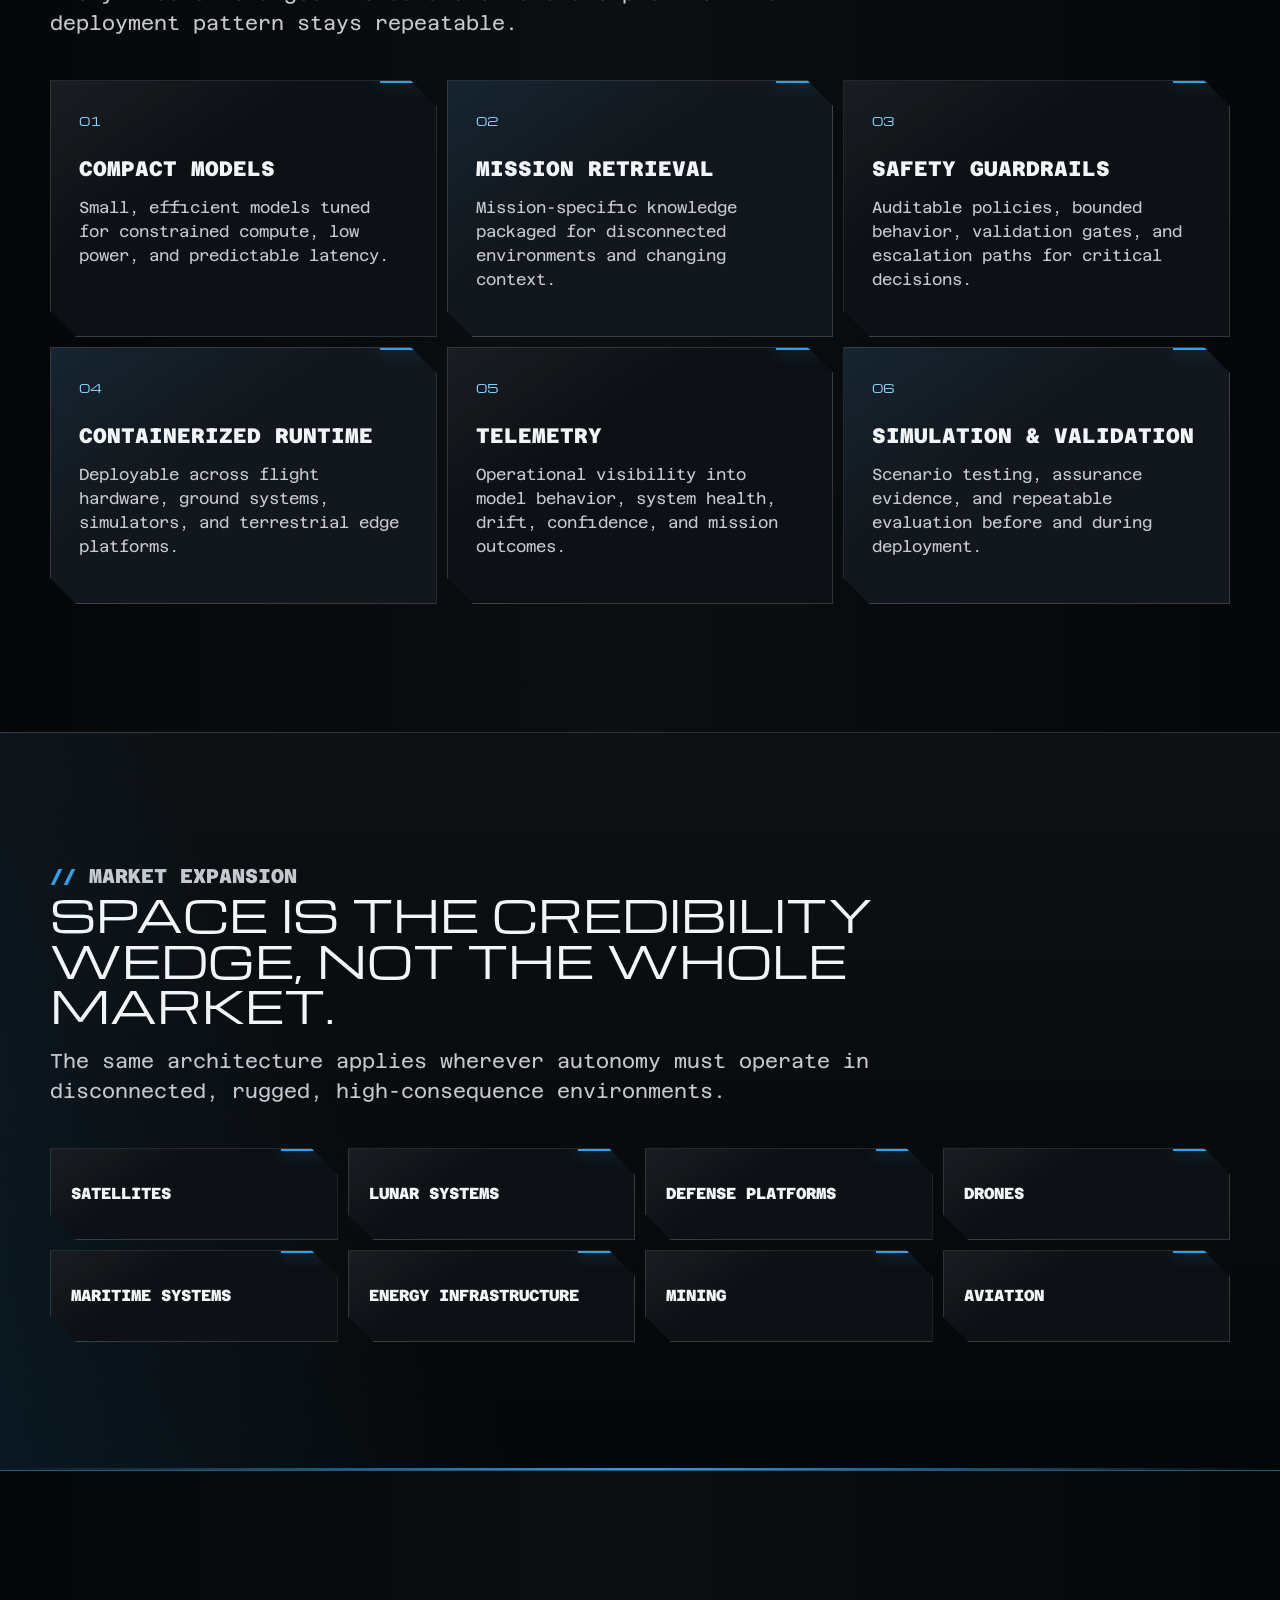
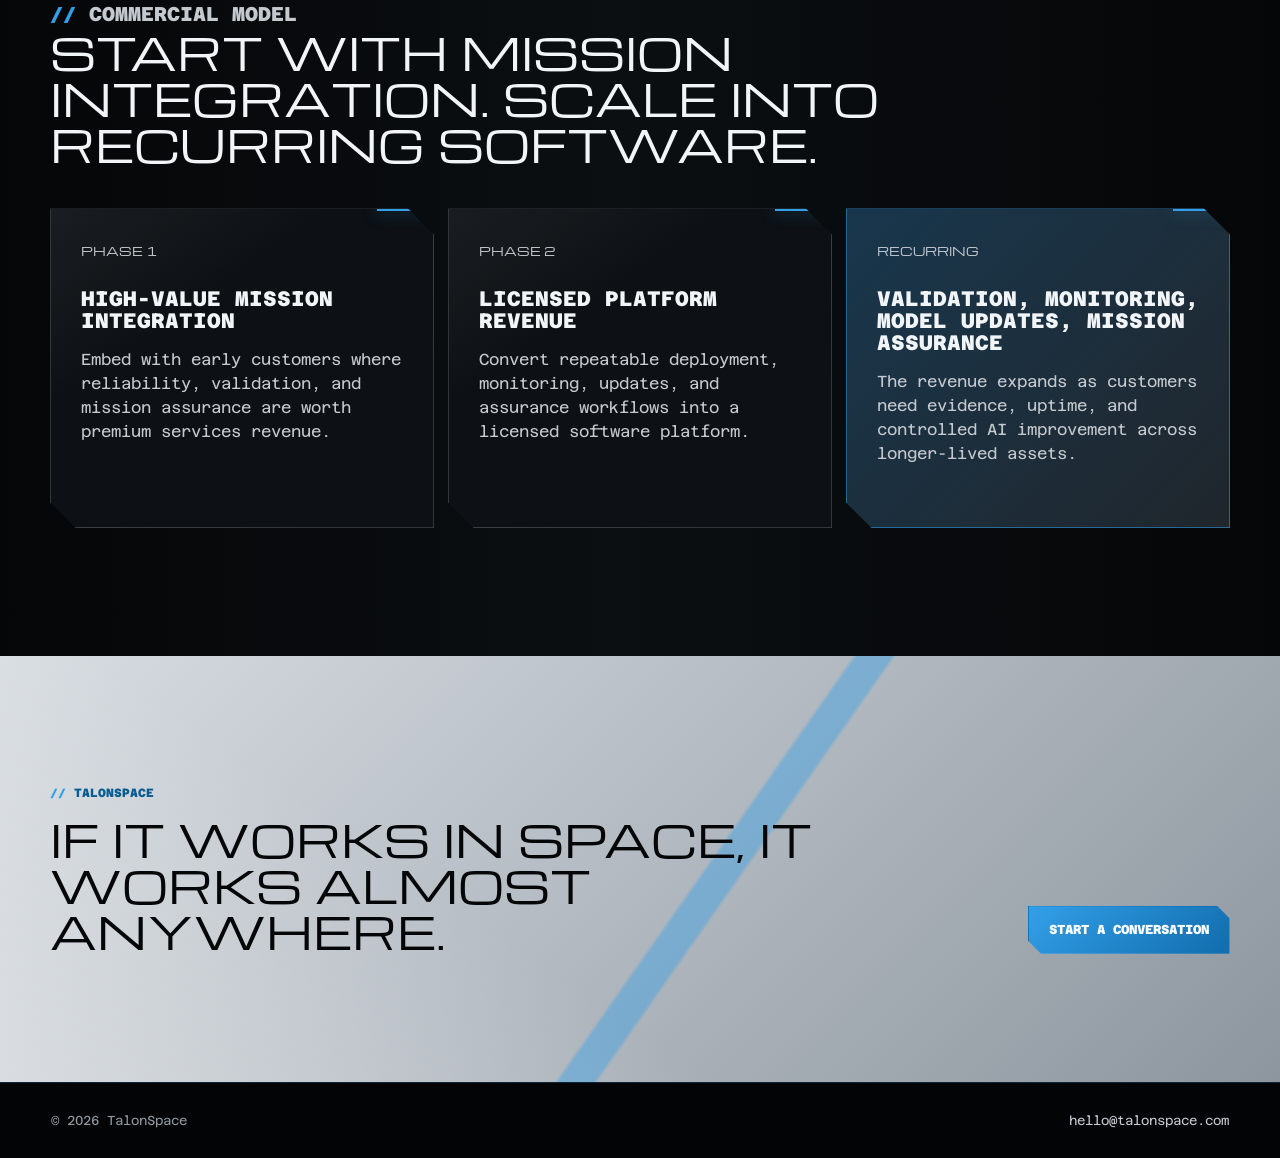
==== commit 44487026: "Bust CSS cache for heading fix" ====
--- a/index.html
+++ b/index.html
@@ -21,7 +21,7 @@
       href="https://fonts.googleapis.com/css2?family=Azeret+Mono:wght@400;500;650;800&family=Michroma&display=swap"
       rel="stylesheet"
     >
-    <link rel="stylesheet" href="styles.css">
+    <link rel="stylesheet" href="talonspace.css">
   </head>
   <body>
     <header class="site-header" aria-label="Site header">
@@ -71,7 +71,11 @@
         <div class="section-inner split">
           <div>
             <p class="eyebrow">The Wedge</p>
-            <h2>Space is the harshest edge environment.</h2>
+            <h2 class="wedge-title">
+              <span>Space is</span>
+              <span>the harshest edge</span>
+              <span>environment.</span>
+            </h2>
           </div>
           <p>
             Space Ready AI is designed for systems that cannot rely on constant
--- a/talonspace.css
+++ b/talonspace.css
@@ -0,0 +1,675 @@
+:root {
+  color-scheme: dark;
+  --white: #f2f5f8;
+  --silver: #c4c9cf;
+  --ash: #8f979f;
+  --dark: #08090a;
+  --black: #030405;
+  --panel: #0d1115;
+  --panel-2: #12171d;
+  --line: rgba(196, 201, 207, 0.2);
+  --line-hot: rgba(51, 160, 232, 0.52);
+  --blue: #339fe8;
+  --blue-deep: #116dad;
+  --blue-cold: #8dd7ff;
+  --max: 1180px;
+  --display: "Michroma", "Eurostile", "Bank Gothic", sans-serif;
+  --mono: "Azeret Mono", "IBM Plex Mono", monospace;
+}
+
+* {
+  box-sizing: border-box;
+}
+
+html {
+  scroll-behavior: smooth;
+  overflow-x: clip;
+}
+
+body {
+  margin: 0;
+  background:
+    radial-gradient(circle at 76% 8%, rgba(51, 159, 232, 0.18), transparent 28rem),
+    linear-gradient(135deg, rgba(255, 255, 255, 0.04) 0 1px, transparent 1px 38px),
+    linear-gradient(90deg, #050607, #0b0f12 48%, #050607);
+  color: var(--white);
+  font-family: var(--mono);
+  line-height: 1.5;
+  overflow-x: clip;
+}
+
+body::before {
+  content: "";
+  position: fixed;
+  inset: 0;
+  pointer-events: none;
+  z-index: -1;
+  background:
+    linear-gradient(105deg, transparent 0 18%, rgba(51, 159, 232, 0.08) 18.2% 18.8%, transparent 19% 100%),
+    repeating-linear-gradient(0deg, rgba(255, 255, 255, 0.025) 0 1px, transparent 1px 7px);
+  mix-blend-mode: screen;
+}
+
+@media (prefers-reduced-motion: no-preference) {
+  body {
+    animation: boot-fade 700ms ease-out both;
+  }
+
+  .hero-content > *,
+  .platform-grid,
+  .market-list,
+  .business-layout {
+    animation: rise-in 720ms cubic-bezier(0.2, 0.9, 0.18, 1) both;
+  }
+
+  .hero-content > :nth-child(1) {
+    animation-delay: 80ms;
+  }
+
+  .hero-content > :nth-child(2) {
+    animation-delay: 170ms;
+  }
+
+  .hero-content > :nth-child(3) {
+    animation-delay: 260ms;
+  }
+
+  .hero-content > :nth-child(4) {
+    animation-delay: 350ms;
+  }
+
+  .launch-vector {
+    animation: vector-sweep 1200ms cubic-bezier(0.17, 0.84, 0.28, 1) 280ms both;
+  }
+}
+
+@keyframes boot-fade {
+  from {
+    opacity: 0;
+  }
+}
+
+@keyframes rise-in {
+  from {
+    opacity: 0;
+    transform: translateY(18px);
+  }
+}
+
+@keyframes vector-sweep {
+  from {
+    opacity: 0;
+    transform: translateX(-14vw) rotate(-34deg) scaleX(0.28);
+  }
+}
+
+a {
+  color: inherit;
+}
+
+.site-header {
+  position: fixed;
+  z-index: 10;
+  top: 0;
+  left: 0;
+  right: 0;
+  display: flex;
+  align-items: center;
+  justify-content: space-between;
+  gap: 24px;
+  padding: 16px clamp(18px, 4vw, 54px);
+  background: rgba(3, 4, 5, 0.76);
+  border-bottom: 1px solid rgba(51, 159, 232, 0.28);
+  backdrop-filter: blur(18px);
+}
+
+.brand {
+  display: inline-flex;
+  align-items: center;
+  gap: 12px;
+  color: var(--white);
+  font-family: var(--display);
+  font-size: 13px;
+  text-decoration: none;
+  text-transform: uppercase;
+}
+
+.brand-mark {
+  width: 42px;
+  height: 42px;
+  object-fit: cover;
+  clip-path: polygon(8% 0, 100% 0, 92% 100%, 0 100%);
+  border: 1px solid rgba(141, 215, 255, 0.42);
+  box-shadow: 0 0 24px rgba(51, 159, 232, 0.3);
+}
+
+.nav-links {
+  display: flex;
+  align-items: center;
+  gap: clamp(14px, 2vw, 28px);
+  color: var(--silver);
+  font-size: 12px;
+  text-transform: uppercase;
+}
+
+.nav-links a {
+  position: relative;
+  text-decoration: none;
+}
+
+.nav-links a::after {
+  content: "";
+  position: absolute;
+  left: 0;
+  right: 100%;
+  bottom: -7px;
+  height: 2px;
+  background: var(--blue);
+  transition: right 180ms ease;
+}
+
+.nav-links a:hover {
+  color: var(--white);
+}
+
+.nav-links a:hover::after {
+  right: 0;
+}
+
+.hero {
+  position: relative;
+  min-height: 88svh;
+  display: grid;
+  align-items: center;
+  overflow: hidden;
+  padding: 112px clamp(18px, 5vw, 72px) 58px;
+  isolation: isolate;
+}
+
+.hero-image,
+.hero-overlay,
+.hero-crest,
+.launch-vector {
+  position: absolute;
+}
+
+.hero-image,
+.hero-overlay {
+  inset: 0;
+  width: 100%;
+  height: 100%;
+}
+
+.hero-image {
+  z-index: -4;
+  object-fit: cover;
+  object-position: 67% center;
+  filter: saturate(0.84) contrast(1.08) brightness(0.86);
+}
+
+.hero-overlay {
+  z-index: -3;
+  background:
+    linear-gradient(90deg, rgba(3, 4, 5, 0.92) 0%, rgba(3, 4, 5, 0.76) 42%, rgba(3, 4, 5, 0.18) 76%),
+    linear-gradient(0deg, rgba(3, 4, 5, 0.94) 0%, rgba(3, 4, 5, 0.02) 42%),
+    linear-gradient(126deg, transparent 0 60%, rgba(51, 159, 232, 0.18) 60.2% 61.2%, transparent 61.4% 100%);
+}
+
+.hero-crest {
+  z-index: -2;
+  right: clamp(22px, 4vw, 72px);
+  bottom: clamp(-140px, -10vw, -76px);
+  width: min(46vw, 620px);
+  opacity: 0.2;
+  transform: rotate(-8deg);
+  mix-blend-mode: screen;
+  filter: grayscale(0.1) contrast(1.22);
+}
+
+.launch-vector {
+  z-index: -1;
+  right: -8vw;
+  top: 44%;
+  width: 58vw;
+  height: 18px;
+  transform: rotate(-34deg);
+  transform-origin: right center;
+  background: linear-gradient(90deg, transparent, rgba(51, 159, 232, 0.18), var(--blue), var(--blue-cold));
+  box-shadow: 0 0 32px rgba(51, 159, 232, 0.65);
+  clip-path: polygon(0 42%, 88% 42%, 88% 0, 100% 50%, 88% 100%, 88% 58%, 0 58%);
+}
+
+.hero-content {
+  position: relative;
+  z-index: 2;
+  width: 100%;
+  min-width: 0;
+  max-width: min(920px, calc(100vw - 36px));
+  text-shadow: 0 2px 20px rgba(0, 0, 0, 0.7);
+}
+
+.eyebrow {
+  margin: 0 0 14px;
+  color: var(--blue-cold);
+  font-family: var(--mono);
+  font-size: 12px;
+  font-weight: 800;
+  letter-spacing: 0;
+  text-transform: uppercase;
+}
+
+.eyebrow::before {
+  content: "// ";
+  color: var(--blue);
+}
+
+h1,
+h2,
+h3,
+p {
+  max-width: 100%;
+}
+
+p {
+  overflow-wrap: break-word;
+}
+
+h1,
+h2,
+h3 {
+  margin: 0;
+  line-height: 1.04;
+  overflow-wrap: normal;
+  word-break: normal;
+  hyphens: none;
+}
+
+h1,
+h2 {
+  font-family: var(--display);
+  font-weight: 400;
+  text-transform: uppercase;
+}
+
+h1 {
+  max-width: min(920px, calc(100vw - 36px));
+  font-size: clamp(34px, 5vw, 64px);
+  text-wrap: balance;
+}
+
+h1 span {
+  display: block;
+  max-width: 100%;
+}
+
+.wedge-title span {
+  display: block;
+  max-width: 100%;
+}
+
+h2 {
+  font-size: clamp(27px, 3.55vw, 44px);
+}
+
+h3 {
+  font-family: var(--mono);
+  font-size: 21px;
+  font-weight: 800;
+  text-transform: uppercase;
+}
+
+.hero-copy {
+  max-width: 730px;
+  margin: 24px 0 0;
+  color: var(--silver);
+  font-size: clamp(16px, 1.5vw, 19px);
+  text-wrap: pretty;
+}
+
+.hero-actions {
+  display: flex;
+  flex-wrap: wrap;
+  gap: 12px;
+  margin-top: 30px;
+}
+
+.button {
+  display: inline-flex;
+  align-items: center;
+  justify-content: center;
+  min-height: 48px;
+  padding: 13px 20px;
+  border: 1px solid transparent;
+  clip-path: polygon(0 0, calc(100% - 13px) 0, 100% 13px, 100% 100%, 13px 100%, 0 calc(100% - 13px));
+  font-size: 13px;
+  font-weight: 800;
+  text-decoration: none;
+  text-transform: uppercase;
+  transition:
+    transform 160ms ease,
+    box-shadow 160ms ease,
+    background 160ms ease;
+}
+
+.button:hover {
+  transform: translateY(-2px);
+}
+
+.button.primary {
+  background: linear-gradient(135deg, var(--blue), var(--blue-deep));
+  color: #f8fbff;
+  box-shadow: 0 0 28px rgba(51, 159, 232, 0.34);
+}
+
+.button.secondary {
+  border-color: rgba(196, 201, 207, 0.32);
+  background: rgba(196, 201, 207, 0.06);
+  color: var(--white);
+}
+
+.section-inner {
+  width: min(var(--max), calc(100% - 36px));
+  margin: 0 auto;
+  padding: clamp(76px, 10vw, 132px) 0;
+}
+
+.problem-band {
+  position: relative;
+  background:
+    linear-gradient(116deg, rgba(196, 201, 207, 0.08) 0 18%, transparent 18.2% 100%),
+    #090d11;
+  border-top: 1px solid var(--line-hot);
+  border-bottom: 1px solid var(--line);
+}
+
+.problem-band::after,
+.markets-band::after {
+  content: "";
+  position: absolute;
+  inset: auto 0 0;
+  height: 2px;
+  background: linear-gradient(90deg, transparent, var(--blue), transparent);
+}
+
+.split {
+  display: grid;
+  grid-template-columns: minmax(420px, 1fr) minmax(280px, 0.95fr);
+  gap: clamp(30px, 5vw, 68px);
+  align-items: start;
+}
+
+.split p:last-child,
+.section-heading p {
+  margin: 0;
+  color: var(--silver);
+  font-size: clamp(16px, 1.8vw, 20px);
+}
+
+.section-heading {
+  max-width: 840px;
+  margin-bottom: 42px;
+}
+
+.section-heading p:last-child {
+  margin-top: 18px;
+}
+
+.platform-grid {
+  display: grid;
+  grid-template-columns: repeat(3, minmax(0, 1fr));
+  gap: 10px;
+}
+
+.capability-card,
+.stage-panel,
+.market-list span {
+  position: relative;
+  border: 1px solid var(--line);
+  background:
+    linear-gradient(145deg, rgba(255, 255, 255, 0.055), transparent 34%),
+    var(--panel);
+  clip-path: polygon(0 0, calc(100% - 26px) 0, 100% 26px, 100% 100%, 26px 100%, 0 calc(100% - 26px));
+}
+
+.capability-card::before,
+.stage-panel::before,
+.market-list span::before {
+  content: "";
+  position: absolute;
+  top: 0;
+  right: 0;
+  width: 56px;
+  height: 2px;
+  background: var(--blue);
+  box-shadow: 0 0 16px rgba(51, 159, 232, 0.7);
+}
+
+.capability-card {
+  min-height: 252px;
+  padding: 28px;
+}
+
+.capability-card:nth-child(even) {
+  background:
+    linear-gradient(145deg, rgba(51, 159, 232, 0.1), transparent 38%),
+    var(--panel-2);
+}
+
+.card-number,
+.stage-label {
+  display: inline-block;
+  margin: 0 0 28px;
+  color: var(--blue-cold);
+  font-family: var(--display);
+  font-size: 12px;
+}
+
+.capability-card p,
+.stage-panel p {
+  color: var(--silver);
+}
+
+.markets-band {
+  position: relative;
+  background:
+    linear-gradient(62deg, rgba(51, 159, 232, 0.12), transparent 32%),
+    linear-gradient(180deg, #0c1115 0%, #050607 100%);
+  border-top: 1px solid var(--line);
+  border-bottom: 1px solid var(--line-hot);
+}
+
+.market-list {
+  display: grid;
+  grid-template-columns: repeat(4, minmax(0, 1fr));
+  gap: 10px;
+}
+
+.market-list span {
+  min-height: 92px;
+  display: flex;
+  align-items: center;
+  padding: 20px;
+  color: var(--white);
+  font-weight: 800;
+  text-transform: uppercase;
+}
+
+.business-layout {
+  display: grid;
+  grid-template-columns: repeat(3, minmax(0, 1fr));
+  gap: 14px;
+}
+
+.stage-panel {
+  min-height: 320px;
+  padding: 30px;
+}
+
+.stage-panel.emphasis {
+  background:
+    linear-gradient(135deg, rgba(51, 159, 232, 0.24), rgba(196, 201, 207, 0.09)),
+    #10161c;
+  border-color: var(--line-hot);
+}
+
+.stage-label {
+  text-transform: uppercase;
+}
+
+.closing-band {
+  position: relative;
+  overflow: hidden;
+  background: linear-gradient(135deg, #d8dde2, #8d969f);
+  color: #050607;
+}
+
+.closing-band::before {
+  content: "";
+  position: absolute;
+  inset: 0;
+  background:
+    linear-gradient(125deg, transparent 0 54%, rgba(51, 159, 232, 0.42) 54.3% 56.5%, transparent 56.8% 100%),
+    linear-gradient(35deg, rgba(255, 255, 255, 0.34), transparent 38%);
+}
+
+.closing-content {
+  position: relative;
+  display: flex;
+  align-items: end;
+  justify-content: space-between;
+  gap: 32px;
+}
+
+.closing-content h2 {
+  max-width: 820px;
+}
+
+.closing-band .eyebrow {
+  color: #075c93;
+}
+
+.site-footer {
+  display: flex;
+  justify-content: space-between;
+  gap: 18px;
+  padding: 28px clamp(18px, 4vw, 54px);
+  color: var(--ash);
+  background: var(--black);
+  border-top: 1px solid rgba(51, 159, 232, 0.22);
+  font-size: 13px;
+}
+
+.site-footer a {
+  color: var(--silver);
+  text-decoration: none;
+}
+
+@media (max-width: 880px) {
+  .site-header {
+    position: absolute;
+  }
+
+  .nav-links {
+    display: none;
+  }
+
+  .hero {
+    min-height: 90svh;
+    padding-top: 104px;
+  }
+
+  .hero-content {
+    max-width: min(100%, 560px);
+  }
+
+  h1 {
+    max-width: min(100%, 560px);
+    font-size: clamp(26px, 6.5vw, 38px);
+  }
+
+  .hero-image {
+    object-position: 72% center;
+  }
+
+  .hero-overlay {
+    background:
+      linear-gradient(90deg, rgba(3, 4, 5, 0.93) 0%, rgba(3, 4, 5, 0.78) 62%, rgba(3, 4, 5, 0.28) 100%),
+      linear-gradient(0deg, rgba(3, 4, 5, 0.96) 0%, rgba(3, 4, 5, 0) 42%);
+  }
+
+  .hero-crest {
+    width: 58vw;
+    right: 24px;
+    opacity: 0.14;
+  }
+
+  .launch-vector {
+    width: 86vw;
+    opacity: 0.72;
+  }
+
+  .split,
+  .business-layout,
+  .closing-content {
+    grid-template-columns: 1fr;
+  }
+
+  .split,
+  .closing-content {
+    display: block;
+  }
+
+  .platform-grid,
+  .market-list {
+    grid-template-columns: repeat(2, minmax(0, 1fr));
+  }
+
+  .closing-content .button {
+    margin-top: 28px;
+  }
+}
+
+@media (max-width: 560px) {
+  .hero {
+    padding-left: 18px;
+    padding-right: 18px;
+  }
+
+  .hero-content,
+  h1,
+  .hero-copy,
+  .hero-actions {
+    max-width: min(100%, 330px);
+  }
+
+  h1 {
+    font-size: clamp(20px, 5.7vw, 23px);
+    line-height: 1.18;
+  }
+
+  .hero-copy {
+    max-width: min(100%, 42ch);
+    font-size: 14px;
+    line-height: 1.52;
+  }
+
+  .hero-actions,
+  .button {
+    width: 100%;
+  }
+
+  .platform-grid,
+  .market-list,
+  .business-layout {
+    grid-template-columns: 1fr;
+  }
+
+  .capability-card,
+  .stage-panel {
+    min-height: auto;
+  }
+
+  .site-footer {
+    flex-direction: column;
+  }
+}
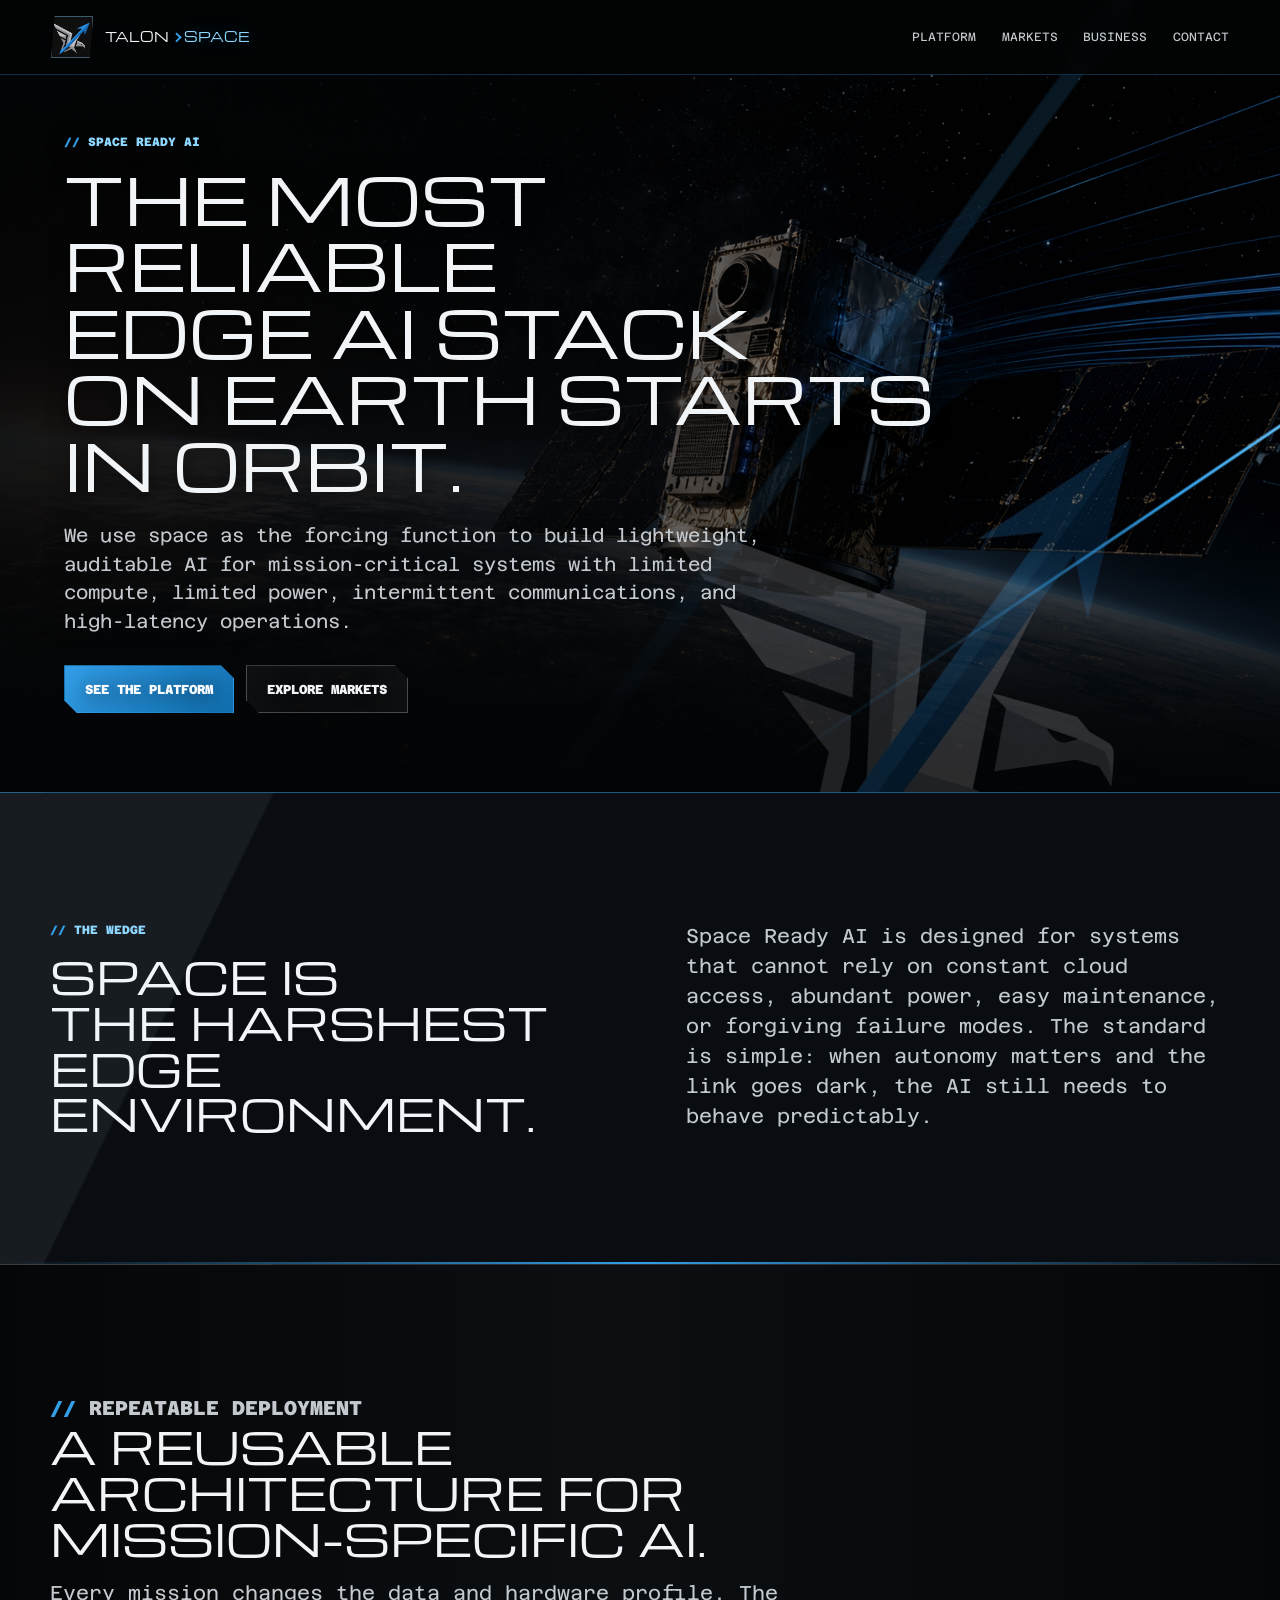
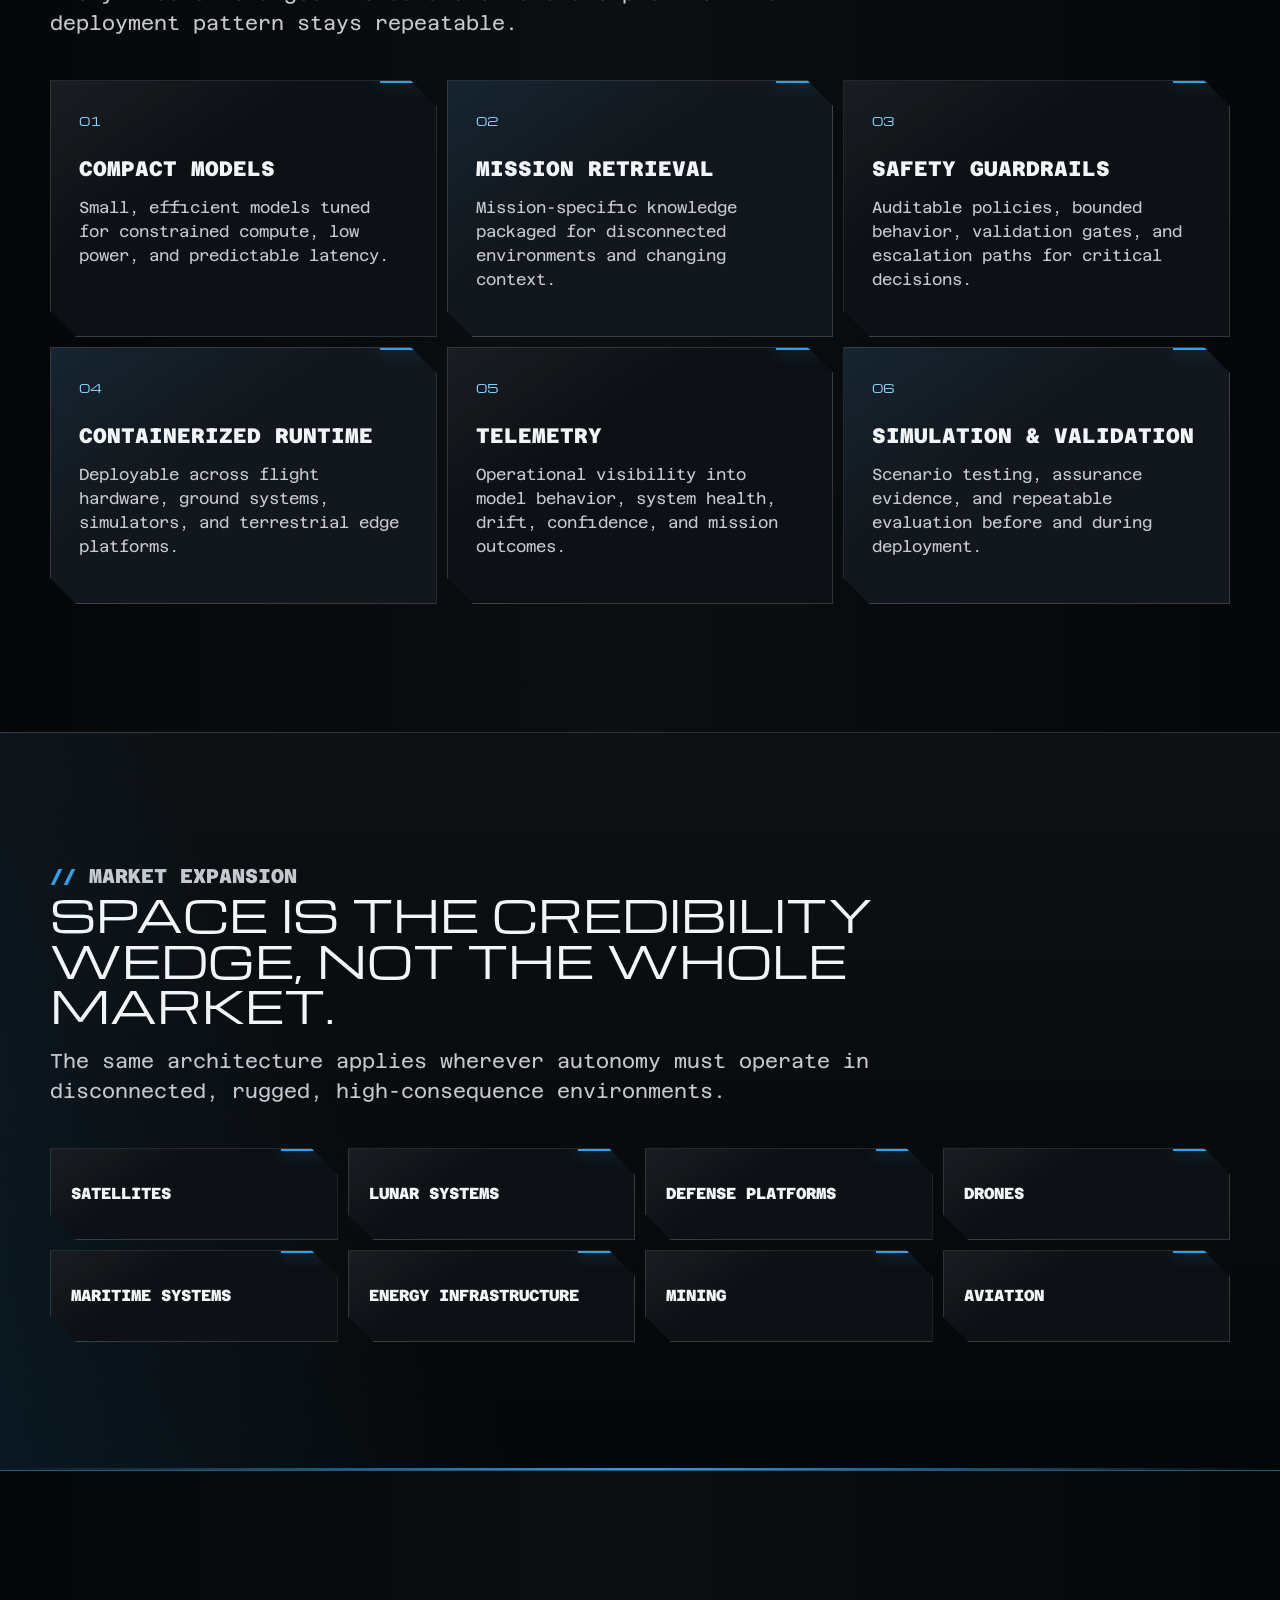
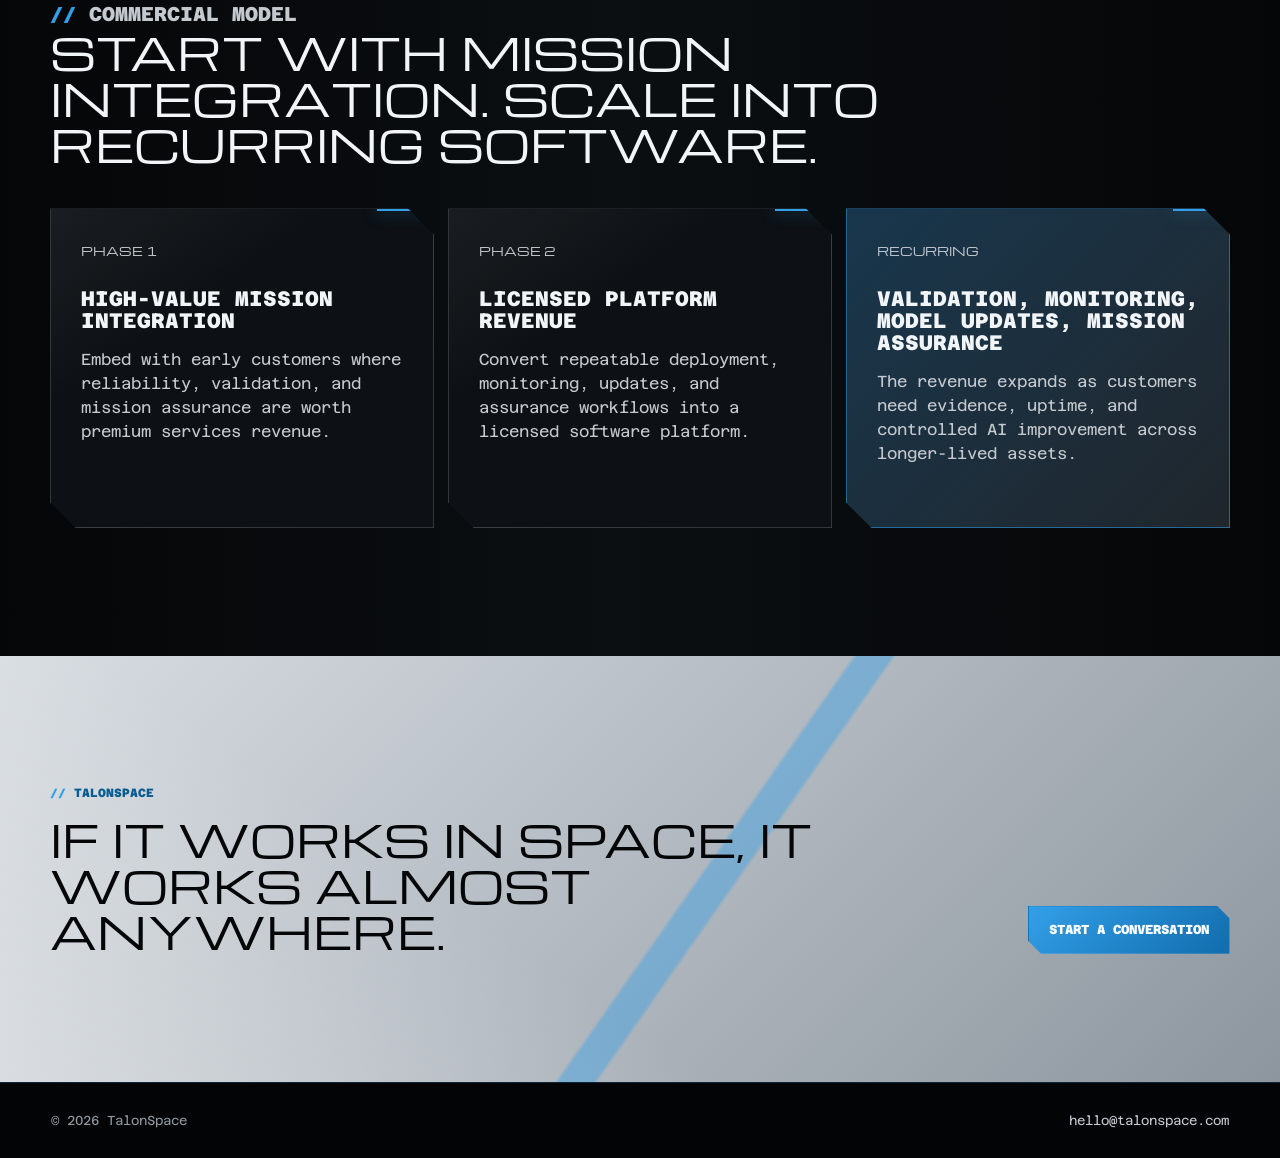
==== commit 76fb2aea: "Refine TalonSpace wordmark" ====
--- a/index.html
+++ b/index.html
@@ -27,7 +27,9 @@
     <header class="site-header" aria-label="Site header">
       <a class="brand" href="#top" aria-label="TalonSpace home">
         <img class="brand-mark" src="assets/talonspace-logo.jpeg" alt="">
-        <span>TalonSpace</span>
+        <span class="brand-wordmark" aria-hidden="true">
+          <span class="brand-talon">Talon</span><span class="brand-space">Space</span>
+        </span>
       </a>
       <nav class="nav-links" aria-label="Primary navigation">
         <a href="#platform">Platform</a>
--- a/talonspace.css
+++ b/talonspace.css
@@ -134,6 +134,33 @@
   text-transform: uppercase;
 }
 
+.brand-wordmark {
+  display: inline-flex;
+  align-items: baseline;
+  gap: 0.18em;
+  white-space: nowrap;
+}
+
+.brand-talon {
+  color: var(--white);
+}
+
+.brand-space {
+  color: var(--blue-cold);
+  text-shadow: 0 0 18px rgba(51, 159, 232, 0.46);
+}
+
+.brand-space::before {
+  content: "";
+  display: inline-block;
+  width: 0.42em;
+  height: 0.42em;
+  margin: 0 0.26em 0 0.1em;
+  border-top: 2px solid var(--blue);
+  border-right: 2px solid var(--blue);
+  transform: translateY(-0.08em) rotate(45deg);
+}
+
 .brand-mark {
   width: 42px;
   height: 42px;
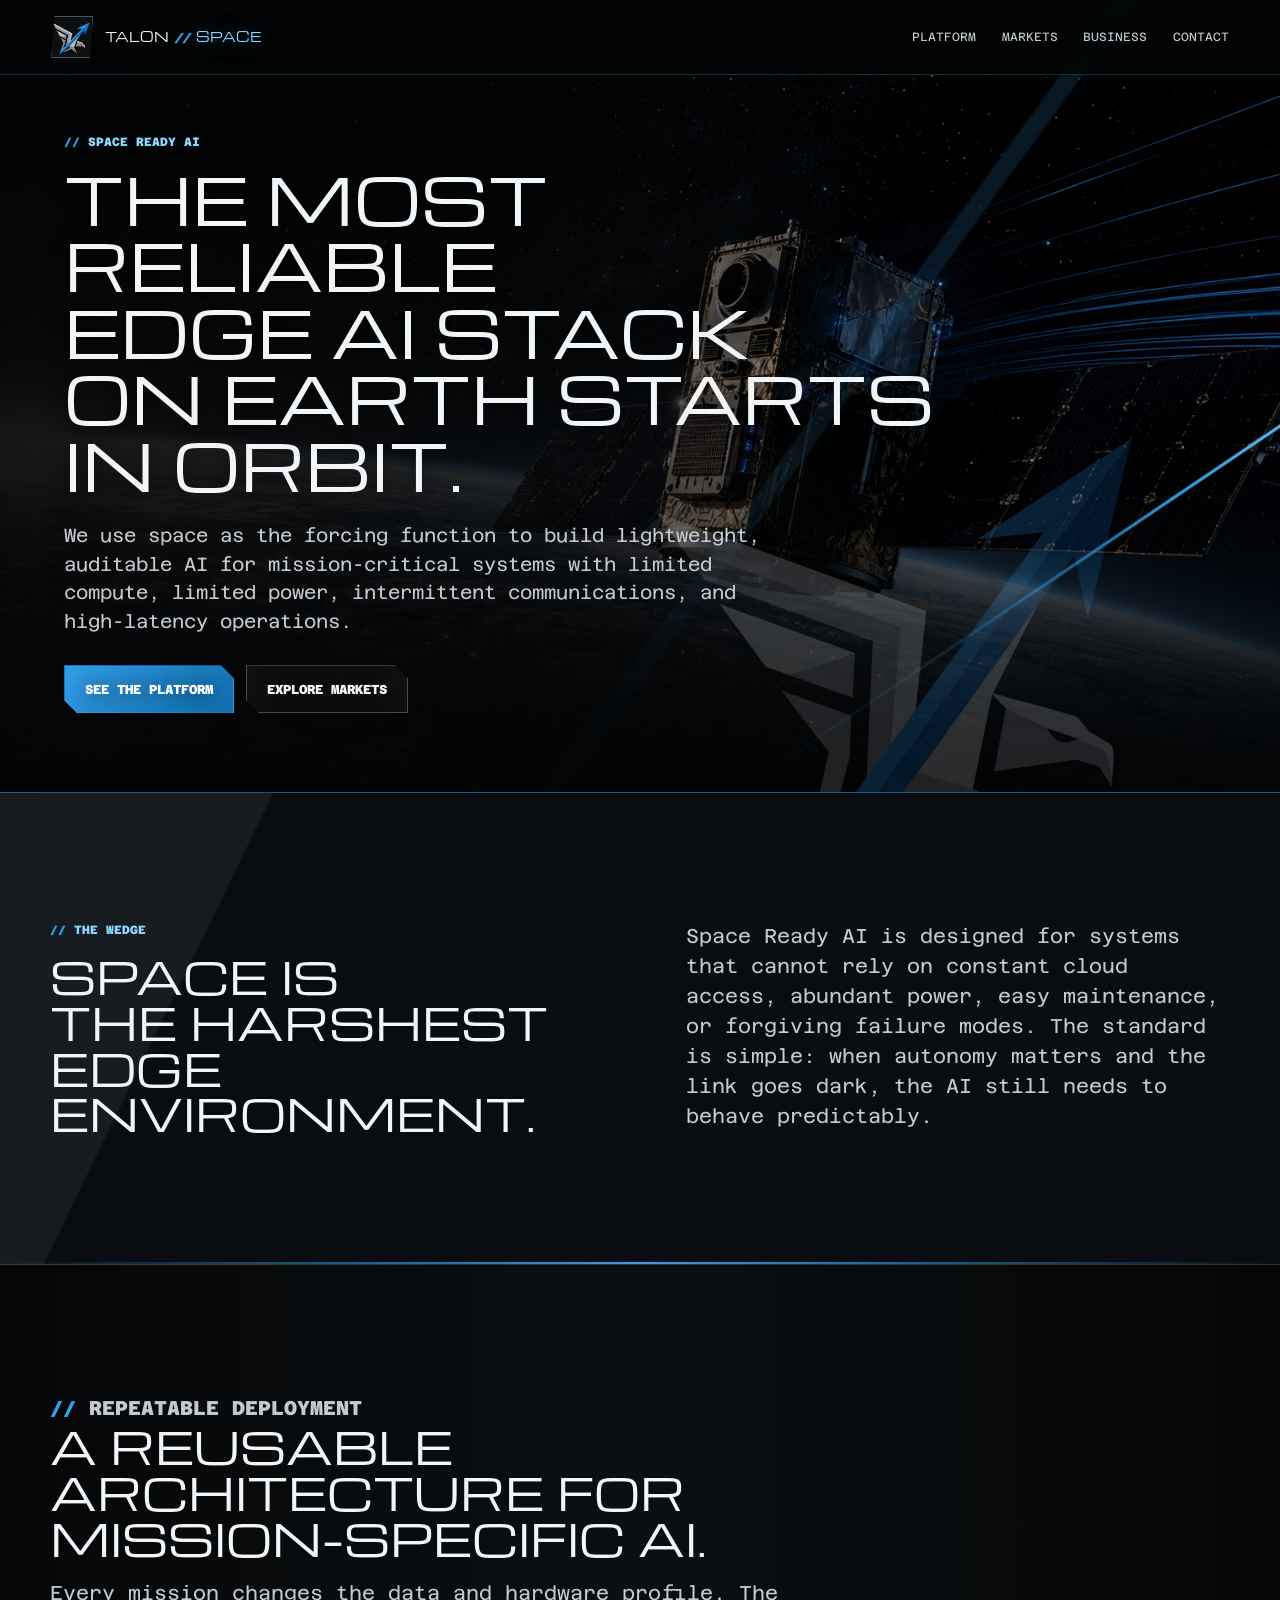
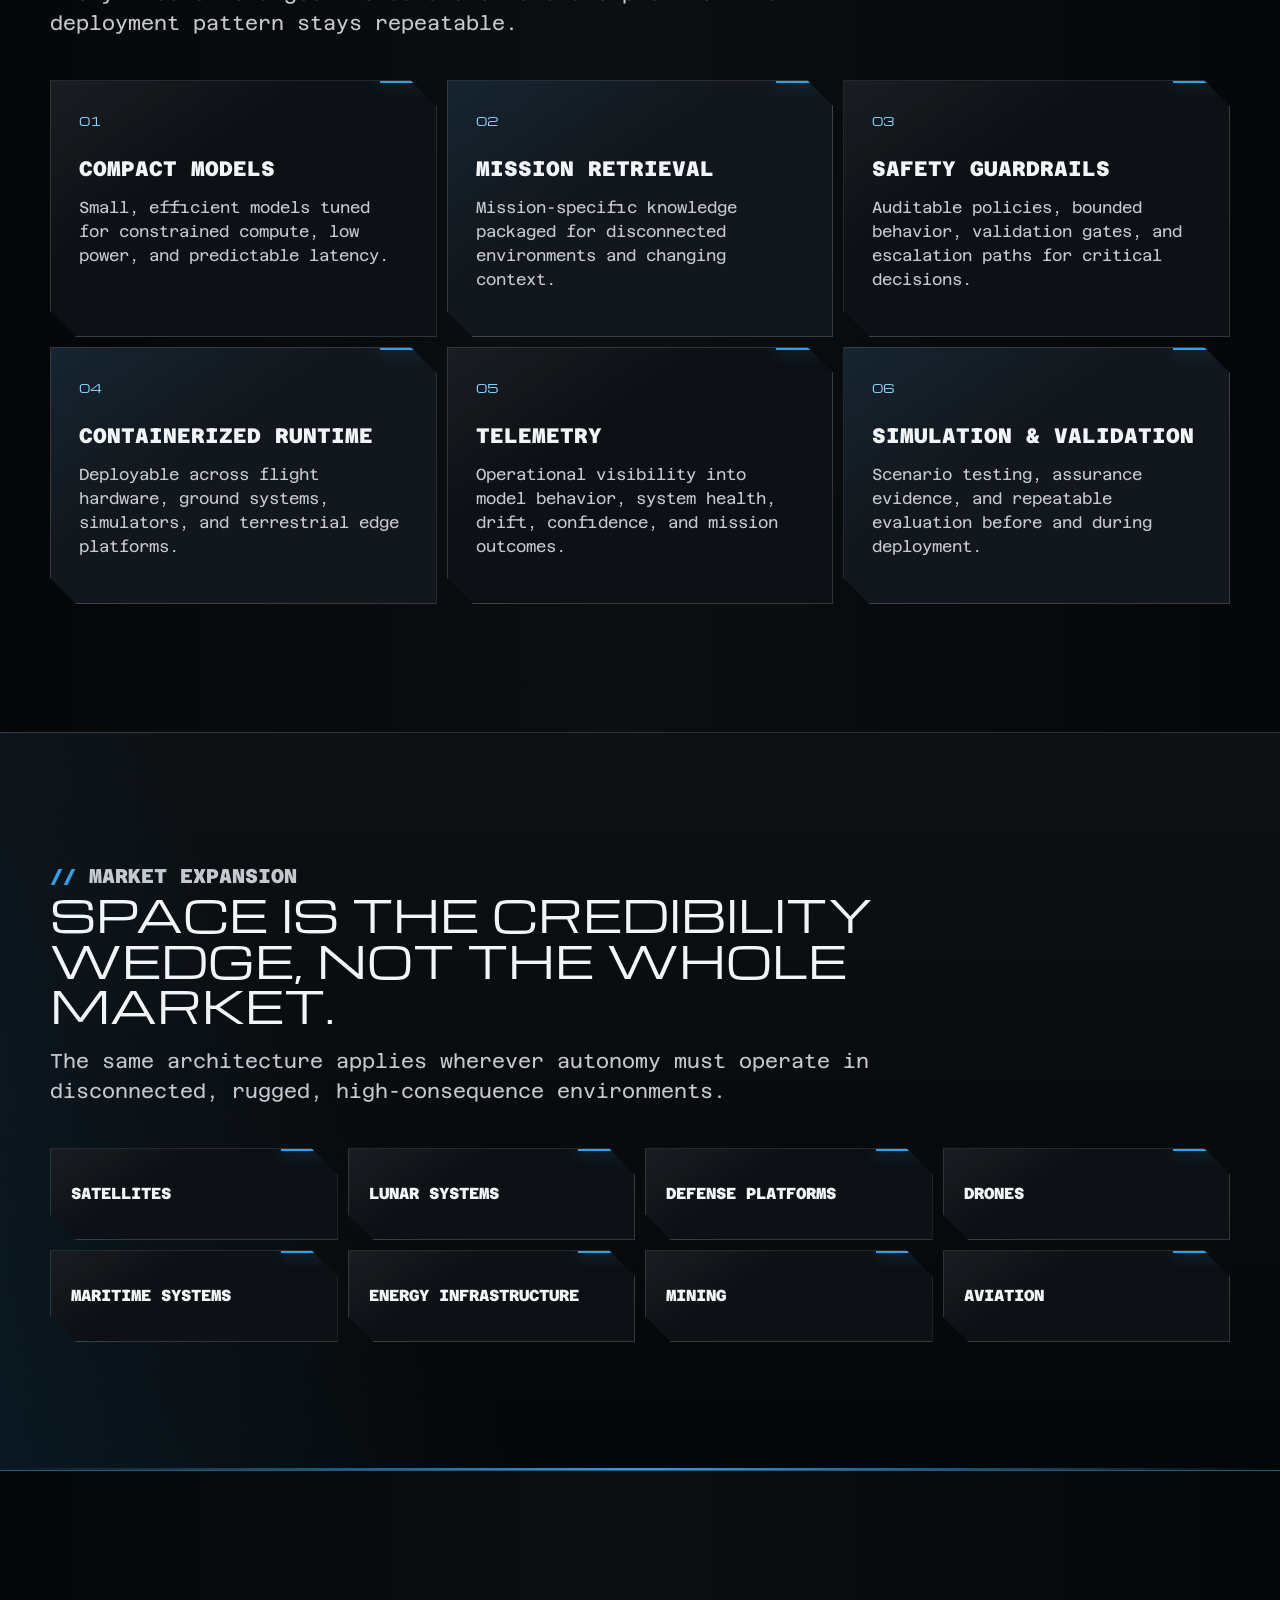
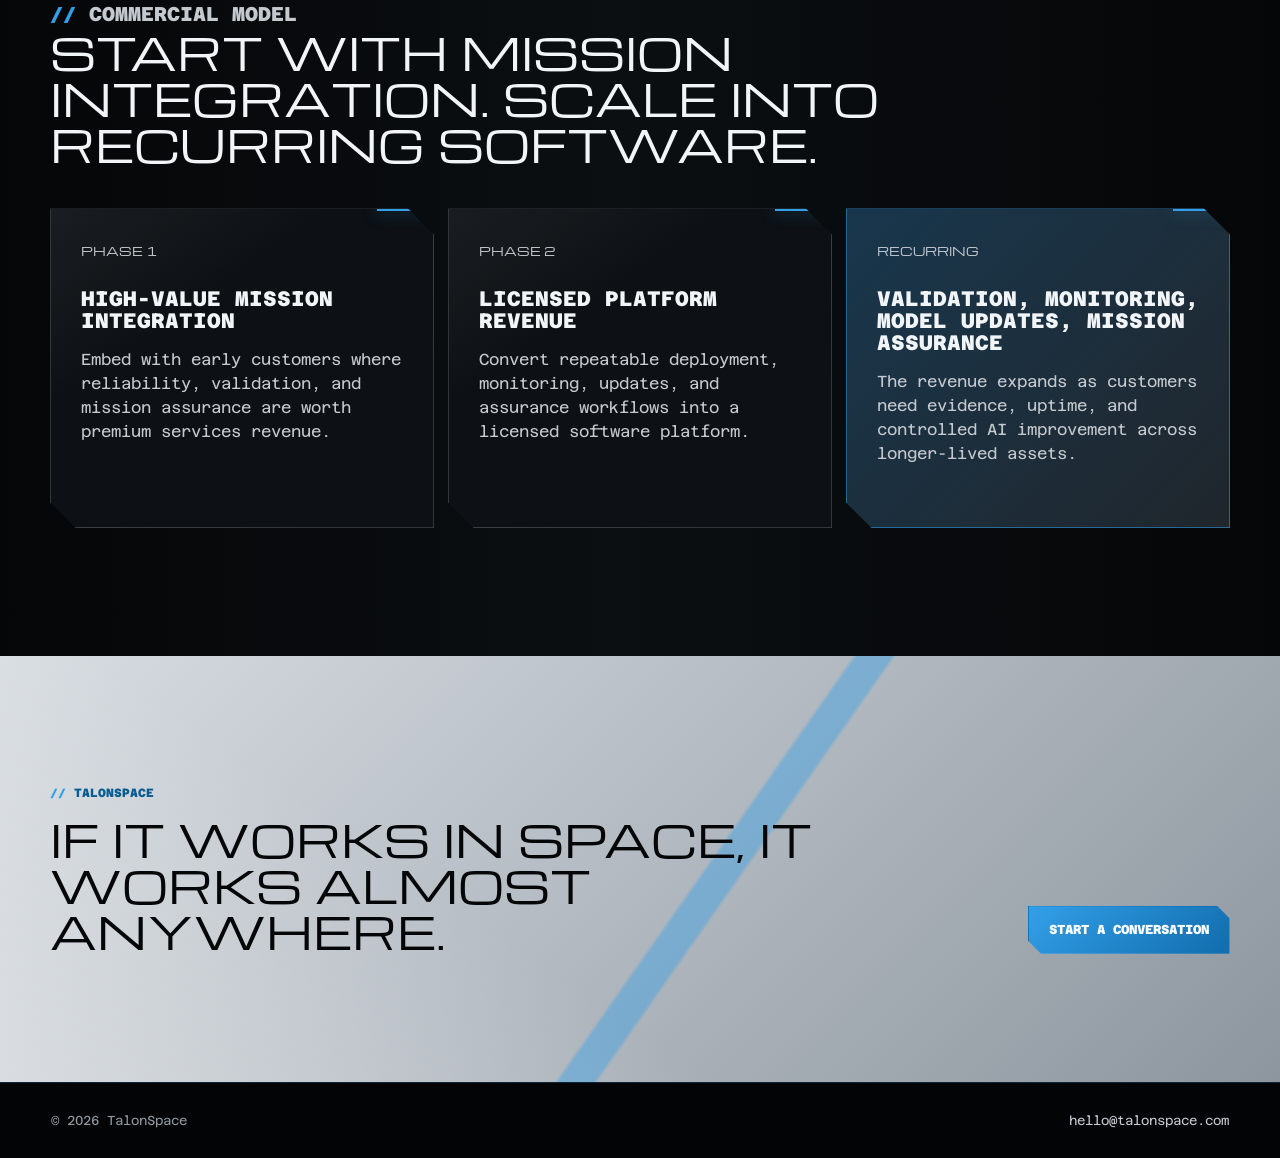
==== commit 284dc3ad: "Make wordmark separation explicit" ====
--- a/index.html
+++ b/index.html
@@ -21,14 +21,16 @@
       href="https://fonts.googleapis.com/css2?family=Azeret+Mono:wght@400;500;650;800&family=Michroma&display=swap"
       rel="stylesheet"
     >
-    <link rel="stylesheet" href="talonspace.css">
+    <link rel="stylesheet" href="talonspace.css?v=brand-2">
   </head>
   <body>
     <header class="site-header" aria-label="Site header">
       <a class="brand" href="#top" aria-label="TalonSpace home">
         <img class="brand-mark" src="assets/talonspace-logo.jpeg" alt="">
         <span class="brand-wordmark" aria-hidden="true">
-          <span class="brand-talon">Talon</span><span class="brand-space">Space</span>
+          <span class="brand-talon">Talon</span>
+          <span class="brand-separator">//</span>
+          <span class="brand-space">Space</span>
         </span>
       </a>
       <nav class="nav-links" aria-label="Primary navigation">
--- a/talonspace.css
+++ b/talonspace.css
@@ -137,7 +137,7 @@
 .brand-wordmark {
   display: inline-flex;
   align-items: baseline;
-  gap: 0.18em;
+  gap: 0.42em;
   white-space: nowrap;
 }
 
@@ -145,20 +145,16 @@
   color: var(--white);
 }
 
+.brand-separator {
+  color: var(--blue);
+  font-family: var(--mono);
+  font-weight: 800;
+  transform: skewX(-12deg);
+}
+
 .brand-space {
   color: var(--blue-cold);
-  text-shadow: 0 0 18px rgba(51, 159, 232, 0.46);
-}
-
-.brand-space::before {
-  content: "";
-  display: inline-block;
-  width: 0.42em;
-  height: 0.42em;
-  margin: 0 0.26em 0 0.1em;
-  border-top: 2px solid var(--blue);
-  border-right: 2px solid var(--blue);
-  transform: translateY(-0.08em) rotate(45deg);
+  text-shadow: 0 0 20px rgba(51, 159, 232, 0.62);
 }
 
 .brand-mark {
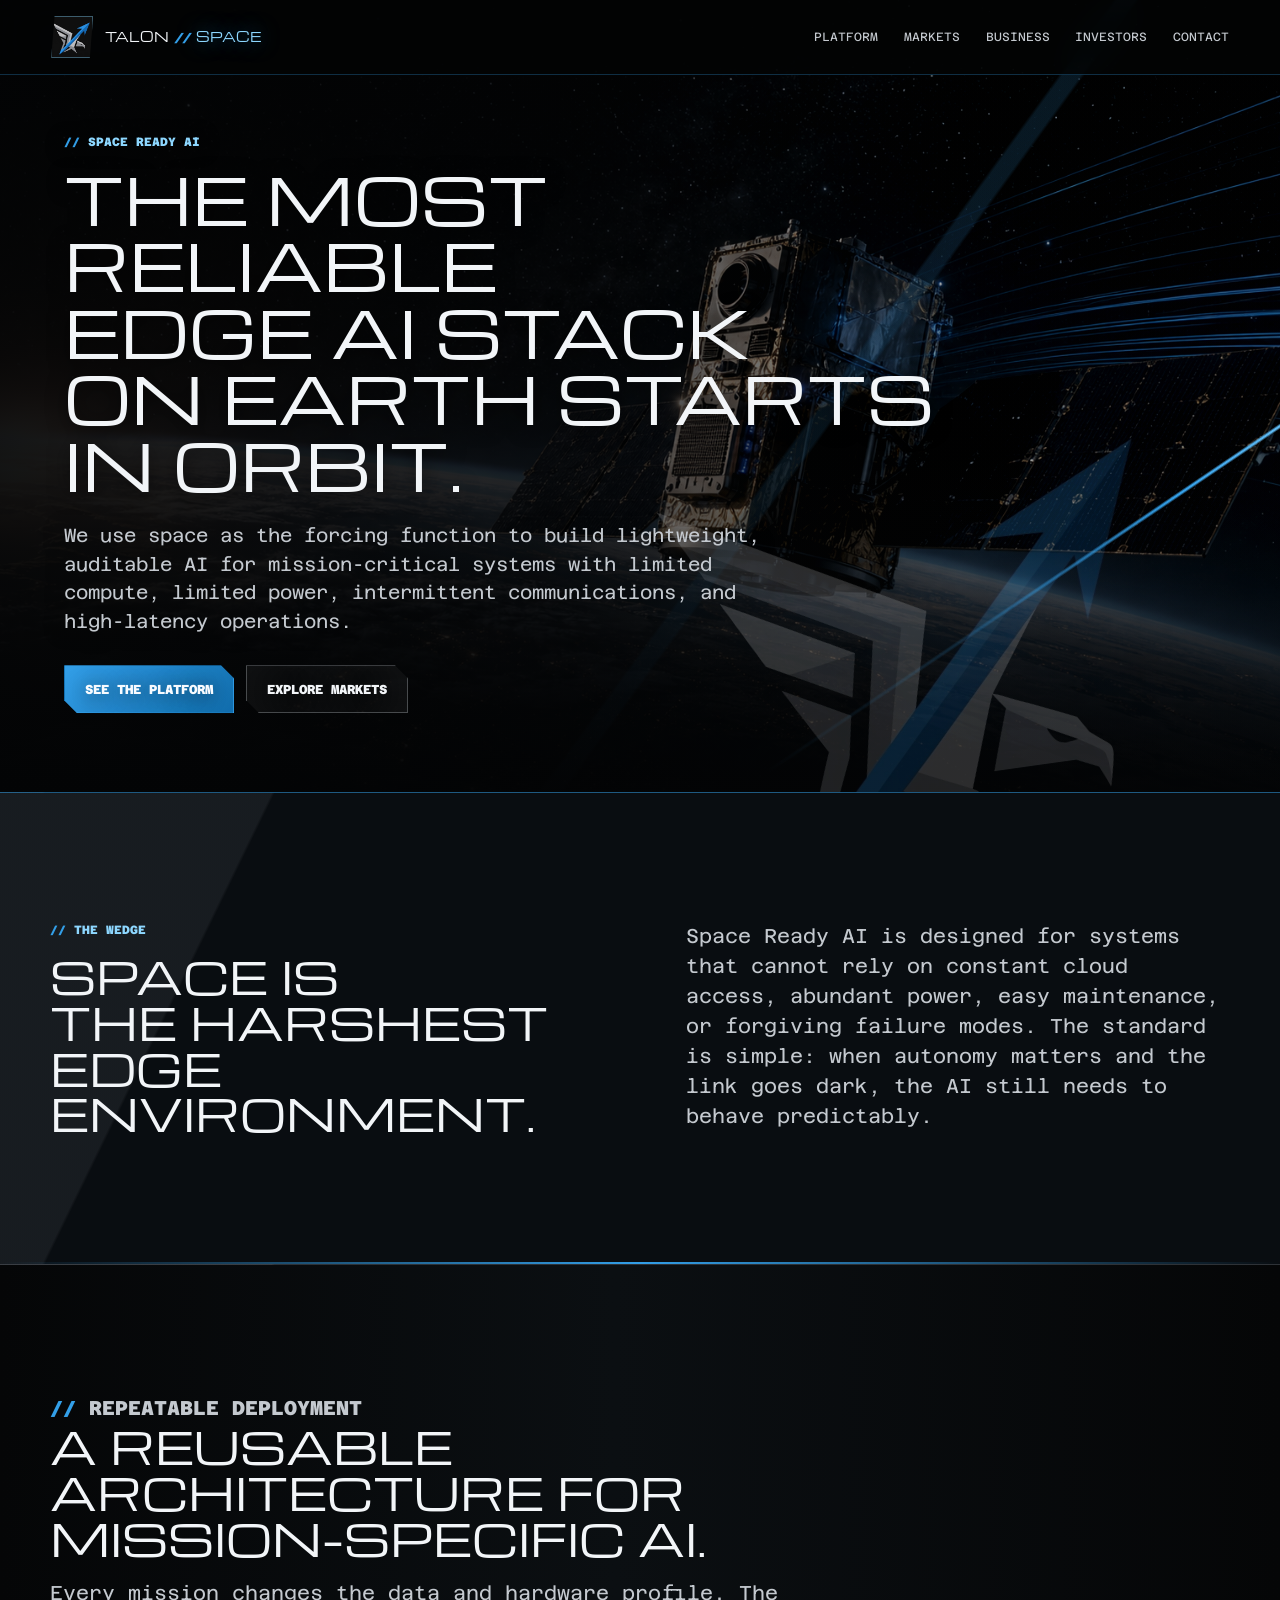
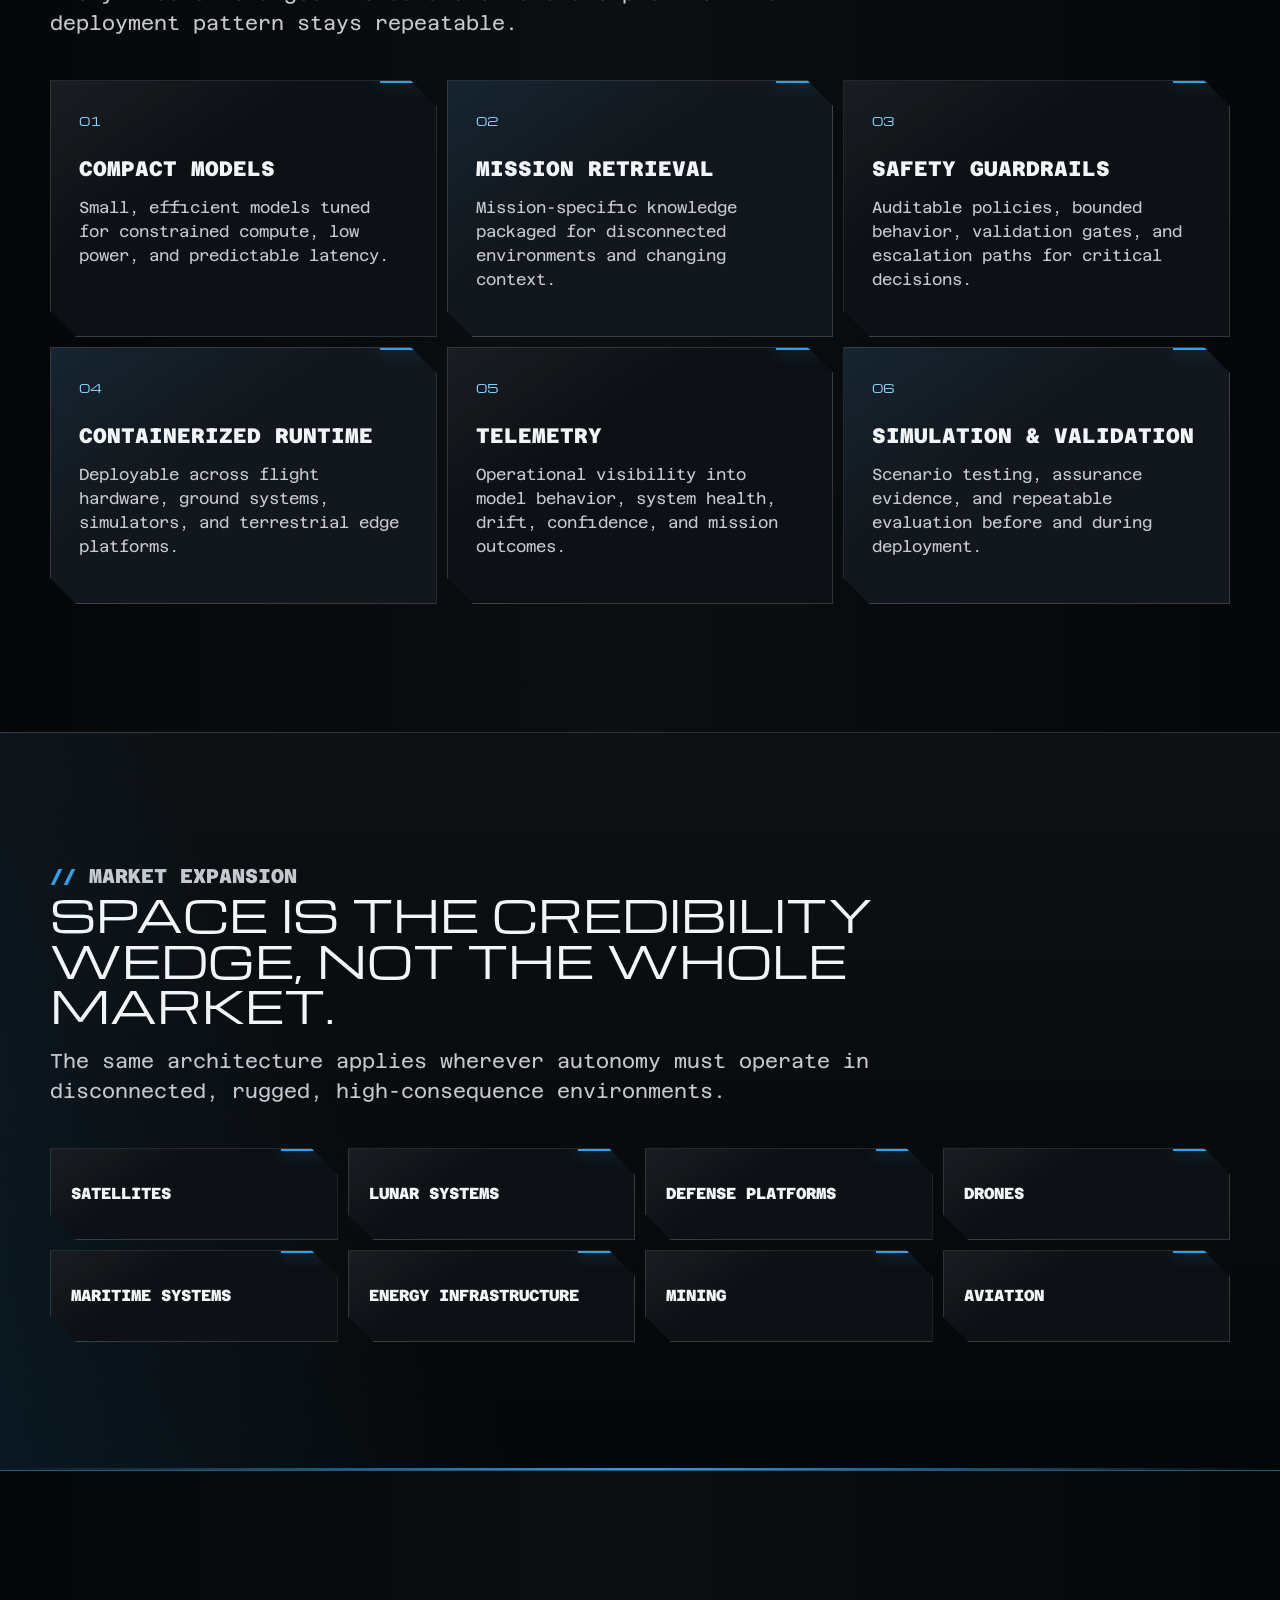
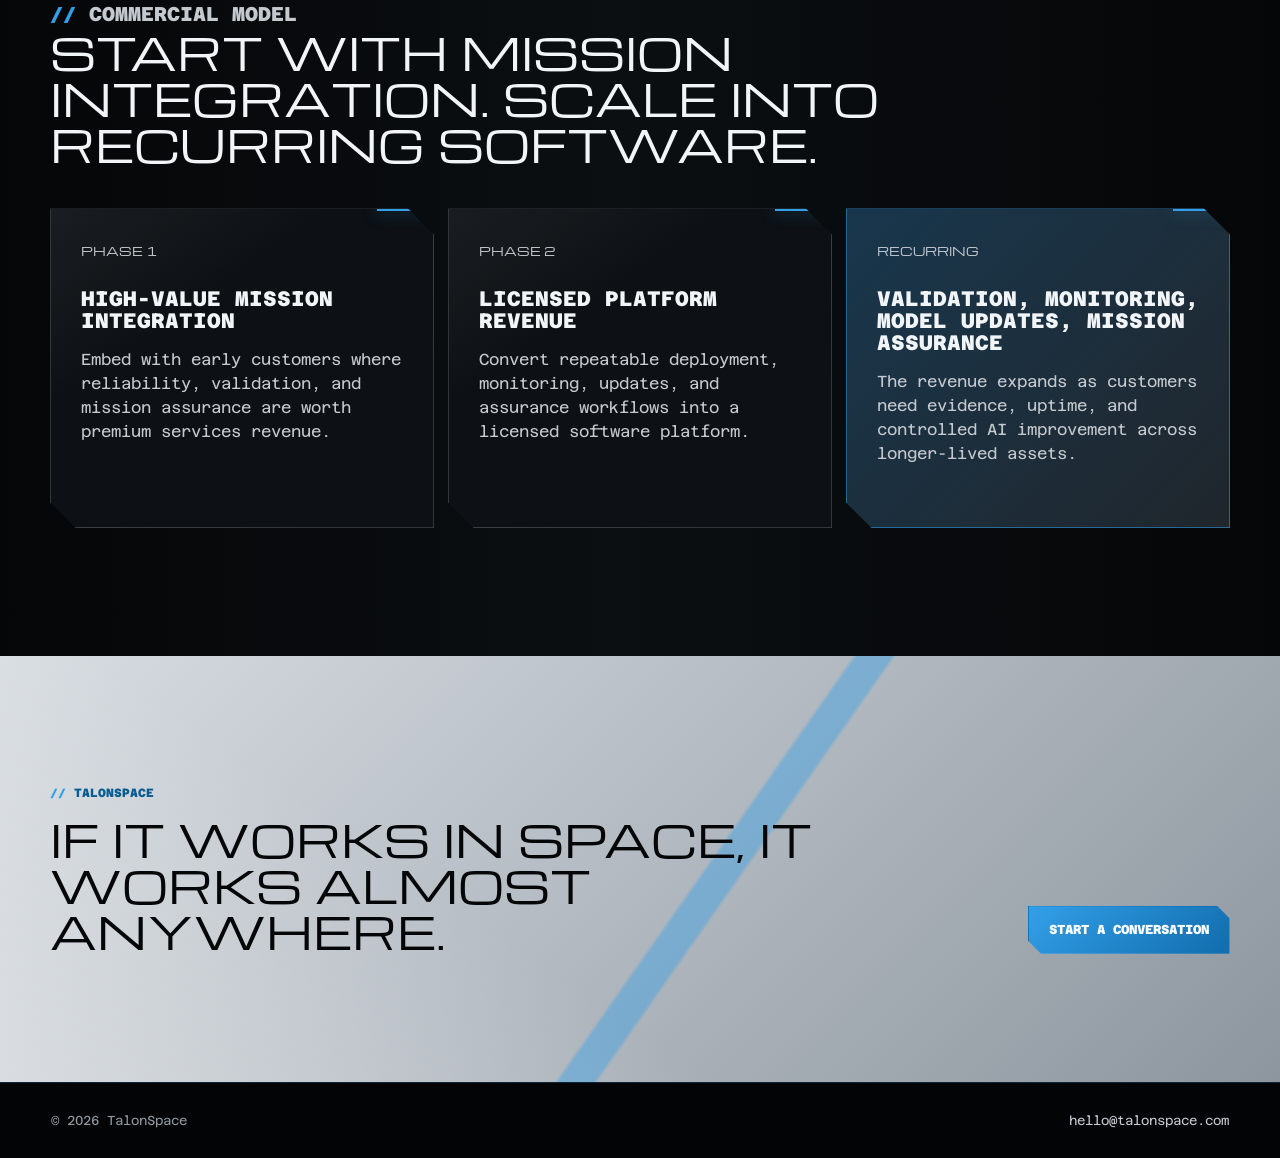
==== commit 552a35e1: "Add investor fundamentals page" ====
--- a/index.html
+++ b/index.html
@@ -21,7 +21,7 @@
       href="https://fonts.googleapis.com/css2?family=Azeret+Mono:wght@400;500;650;800&family=Michroma&display=swap"
       rel="stylesheet"
     >
-    <link rel="stylesheet" href="talonspace.css?v=brand-2">
+    <link rel="stylesheet" href="talonspace.css?v=investors-1">
   </head>
   <body>
     <header class="site-header" aria-label="Site header">
@@ -37,6 +37,7 @@
         <a href="#platform">Platform</a>
         <a href="#markets">Markets</a>
         <a href="#model">Business</a>
+        <a href="investors/">Investors</a>
         <a href="mailto:hello@talonspace.com">Contact</a>
       </nav>
     </header>
--- a/talonspace.css
+++ b/talonspace.css
@@ -325,6 +325,13 @@
   max-width: 100%;
 }
 
+.title-separator {
+  display: inline;
+  color: var(--blue);
+  font-family: var(--mono);
+  font-weight: 800;
+}
+
 .wedge-title span {
   display: block;
   max-width: 100%;
@@ -587,6 +594,229 @@
   text-decoration: none;
 }
 
+.memo-hero {
+  position: relative;
+  overflow: hidden;
+  padding: 150px 0 72px;
+  border-bottom: 1px solid var(--line-hot);
+  background:
+    linear-gradient(116deg, rgba(51, 159, 232, 0.14) 0 24%, transparent 24.2% 100%),
+    radial-gradient(circle at 82% 18%, rgba(51, 159, 232, 0.2), transparent 26rem),
+    #050607;
+}
+
+.memo-hero::after {
+  content: "";
+  position: absolute;
+  right: -10vw;
+  bottom: -22vw;
+  width: 54vw;
+  aspect-ratio: 1;
+  background: url("assets/talonspace-logo.jpeg") center / contain no-repeat;
+  opacity: 0.12;
+  transform: rotate(-9deg);
+  mix-blend-mode: screen;
+}
+
+.memo-shell {
+  position: relative;
+  z-index: 1;
+  width: min(var(--max), calc(100% - 36px));
+  margin: 0 auto;
+}
+
+.memo-hero h1 {
+  max-width: min(980px, 100%);
+  font-size: clamp(34px, 4.8vw, 66px);
+}
+
+.memo-subtitle {
+  max-width: 760px;
+  margin: 26px 0 0;
+  color: var(--silver);
+  font-size: clamp(17px, 1.8vw, 22px);
+}
+
+.memo-facts,
+.memo-economics,
+.memo-timeline {
+  display: grid;
+  gap: 12px;
+}
+
+.memo-facts {
+  grid-template-columns: repeat(3, minmax(0, 1fr));
+  margin-top: 44px;
+}
+
+.memo-facts article,
+.memo-economics article,
+.memo-timeline article {
+  border: 1px solid var(--line);
+  background: rgba(13, 17, 21, 0.74);
+  clip-path: polygon(0 0, calc(100% - 18px) 0, 100% 18px, 100% 100%, 18px 100%, 0 calc(100% - 18px));
+  padding: 22px;
+}
+
+.memo-facts span,
+.memo-economics span,
+.memo-timeline span,
+.memo-card-grid span {
+  display: block;
+  margin-bottom: 12px;
+  color: var(--blue-cold);
+  font-family: var(--display);
+  font-size: 11px;
+  text-transform: uppercase;
+}
+
+.memo-facts strong,
+.memo-economics strong {
+  display: block;
+  color: var(--white);
+  font-size: clamp(18px, 2vw, 24px);
+  line-height: 1.1;
+}
+
+.memo-section {
+  padding: clamp(76px, 9vw, 118px) 0;
+  border-bottom: 1px solid var(--line);
+}
+
+.memo-dark {
+  background:
+    linear-gradient(145deg, rgba(51, 159, 232, 0.09), transparent 38%),
+    rgba(3, 4, 5, 0.42);
+}
+
+.memo-two-col {
+  display: grid;
+  grid-template-columns: minmax(360px, 0.9fr) minmax(320px, 1fr);
+  gap: clamp(34px, 6vw, 86px);
+  align-items: start;
+}
+
+.memo-heading {
+  max-width: 900px;
+  margin-bottom: 36px;
+}
+
+.memo-heading p,
+.memo-copy p {
+  color: var(--silver);
+  font-size: clamp(16px, 1.6vw, 20px);
+}
+
+.memo-copy p:first-child {
+  margin-top: 0;
+}
+
+.memo-list {
+  display: grid;
+  gap: 12px;
+  margin: 24px 0 0;
+  padding: 0;
+  color: var(--silver);
+  list-style: none;
+}
+
+.memo-list li {
+  position: relative;
+  padding-left: 28px;
+}
+
+.memo-list li::before {
+  content: "//";
+  position: absolute;
+  left: 0;
+  color: var(--blue);
+  font-weight: 800;
+}
+
+.memo-card-grid {
+  display: grid;
+  grid-template-columns: repeat(4, minmax(0, 1fr));
+  gap: 12px;
+}
+
+.memo-card-grid.six {
+  grid-template-columns: repeat(3, minmax(0, 1fr));
+}
+
+.memo-card-grid article {
+  min-height: 250px;
+  padding: 24px;
+  border: 1px solid var(--line);
+  background:
+    linear-gradient(145deg, rgba(255, 255, 255, 0.052), transparent 34%),
+    var(--panel);
+  clip-path: polygon(0 0, calc(100% - 22px) 0, 100% 22px, 100% 100%, 22px 100%, 0 calc(100% - 22px));
+}
+
+.memo-card-grid p,
+.memo-economics p,
+.memo-timeline p {
+  color: var(--silver);
+}
+
+.memo-market-strip {
+  display: grid;
+  grid-template-columns: repeat(4, minmax(0, 1fr));
+  gap: 10px;
+}
+
+.memo-market-strip span {
+  min-height: 76px;
+  display: flex;
+  align-items: center;
+  padding: 18px;
+  border: 1px solid var(--line);
+  background: rgba(13, 17, 21, 0.84);
+  color: var(--white);
+  font-weight: 800;
+  text-transform: uppercase;
+}
+
+.memo-economics {
+  grid-template-columns: repeat(3, minmax(0, 1fr));
+}
+
+.memo-table {
+  display: grid;
+  border: 1px solid var(--line);
+  background: rgba(196, 201, 207, 0.08);
+}
+
+.memo-table div {
+  display: grid;
+  grid-template-columns: 0.75fr 1fr 1.25fr;
+  gap: 1px;
+  border-bottom: 1px solid var(--line);
+}
+
+.memo-table div:last-child {
+  border-bottom: 0;
+}
+
+.memo-table span,
+.memo-table strong {
+  padding: 18px;
+  background: var(--panel);
+}
+
+.memo-table strong {
+  color: var(--blue-cold);
+  text-transform: uppercase;
+}
+
+.memo-table span {
+  color: var(--silver);
+}
+
+.memo-timeline {
+  grid-template-columns: repeat(4, minmax(0, 1fr));
+}
+
 @media (max-width: 880px) {
   .site-header {
     position: absolute;
@@ -643,8 +873,22 @@
   }
 
   .platform-grid,
-  .market-list {
+  .market-list,
+  .memo-card-grid,
+  .memo-card-grid.six,
+  .memo-market-strip,
+  .memo-economics,
+  .memo-timeline,
+  .memo-facts {
     grid-template-columns: repeat(2, minmax(0, 1fr));
+  }
+
+  .memo-two-col {
+    grid-template-columns: 1fr;
+  }
+
+  .memo-table div {
+    grid-template-columns: 1fr;
   }
 
   .closing-content .button {
@@ -683,8 +927,29 @@
 
   .platform-grid,
   .market-list,
-  .business-layout {
+  .business-layout,
+  .memo-card-grid,
+  .memo-card-grid.six,
+  .memo-market-strip,
+  .memo-economics,
+  .memo-timeline,
+  .memo-facts {
     grid-template-columns: 1fr;
+  }
+
+  .memo-hero {
+    padding-top: 118px;
+  }
+
+  .memo-hero h1 {
+    max-width: min(100%, 340px);
+    font-size: clamp(20px, 5.8vw, 24px);
+    line-height: 1.18;
+  }
+
+  .memo-subtitle {
+    max-width: min(100%, 340px);
+    font-size: 15px;
   }
 
   .capability-card,
